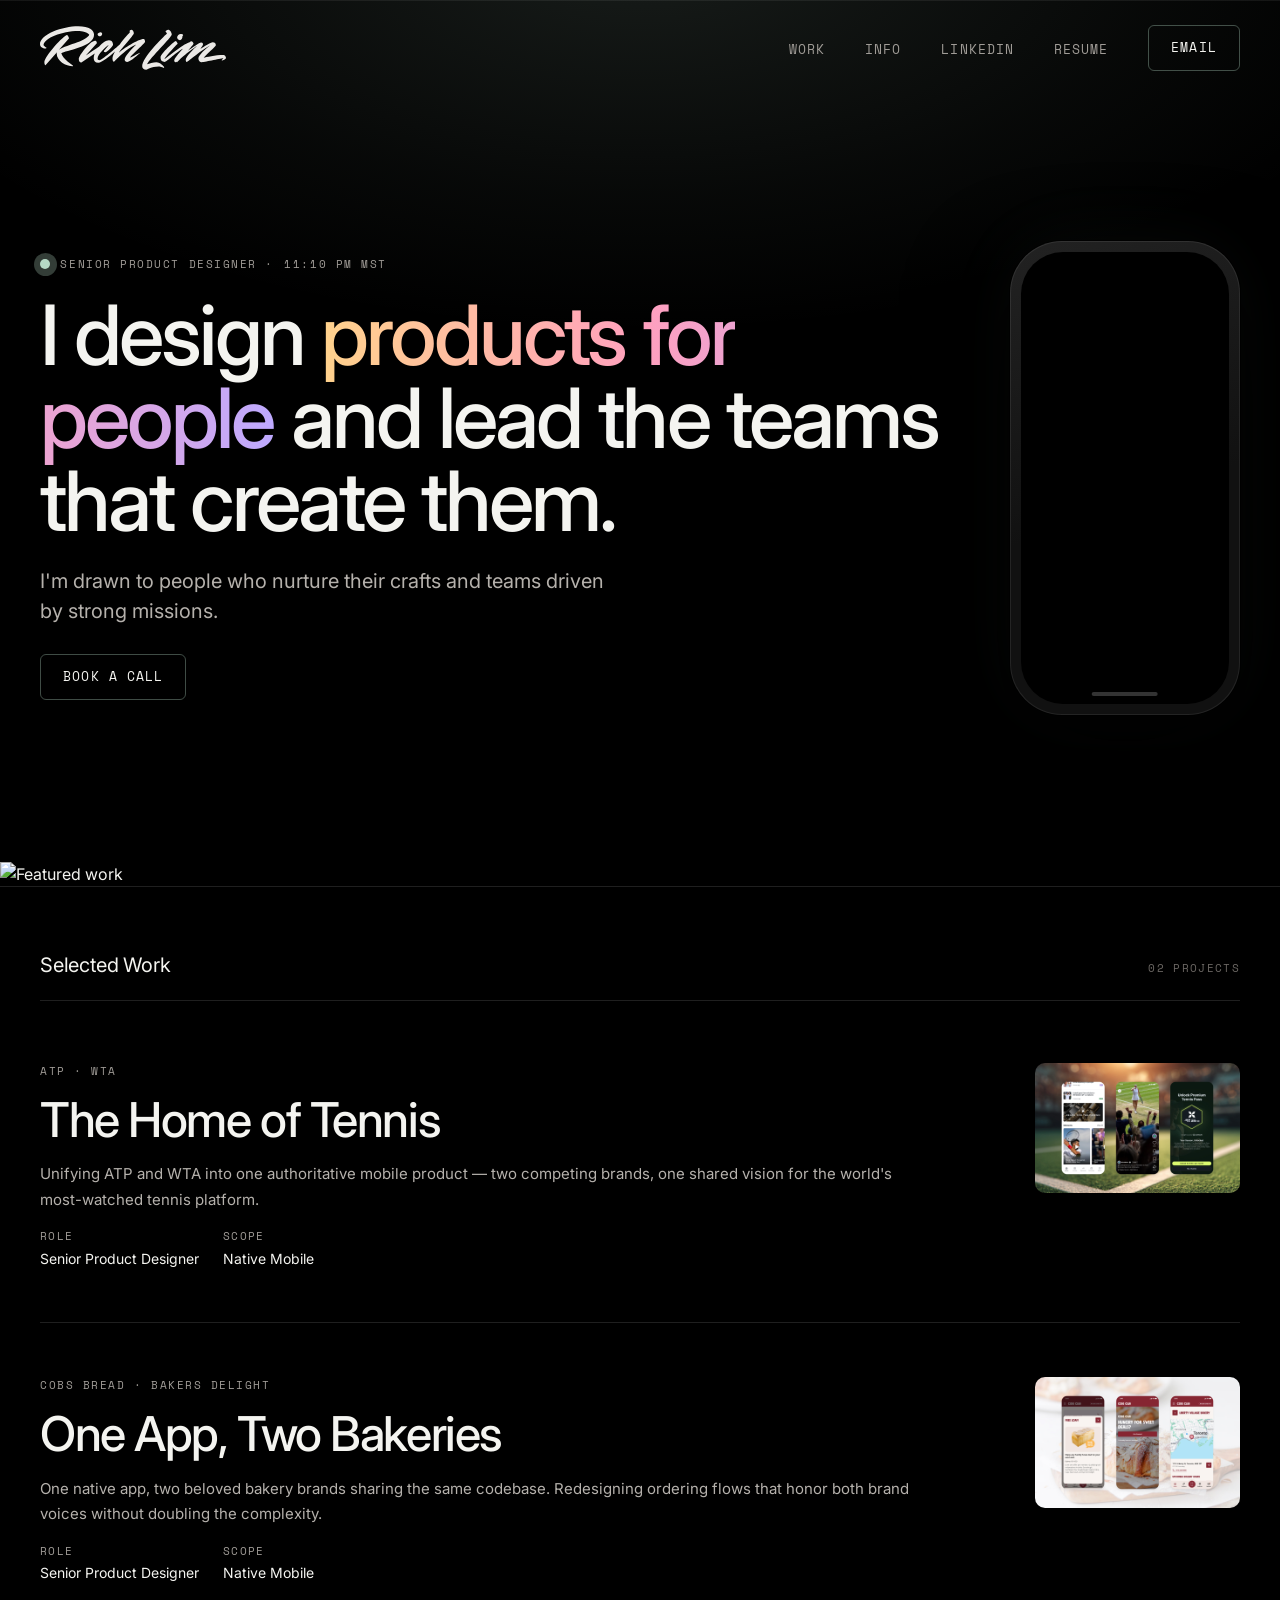
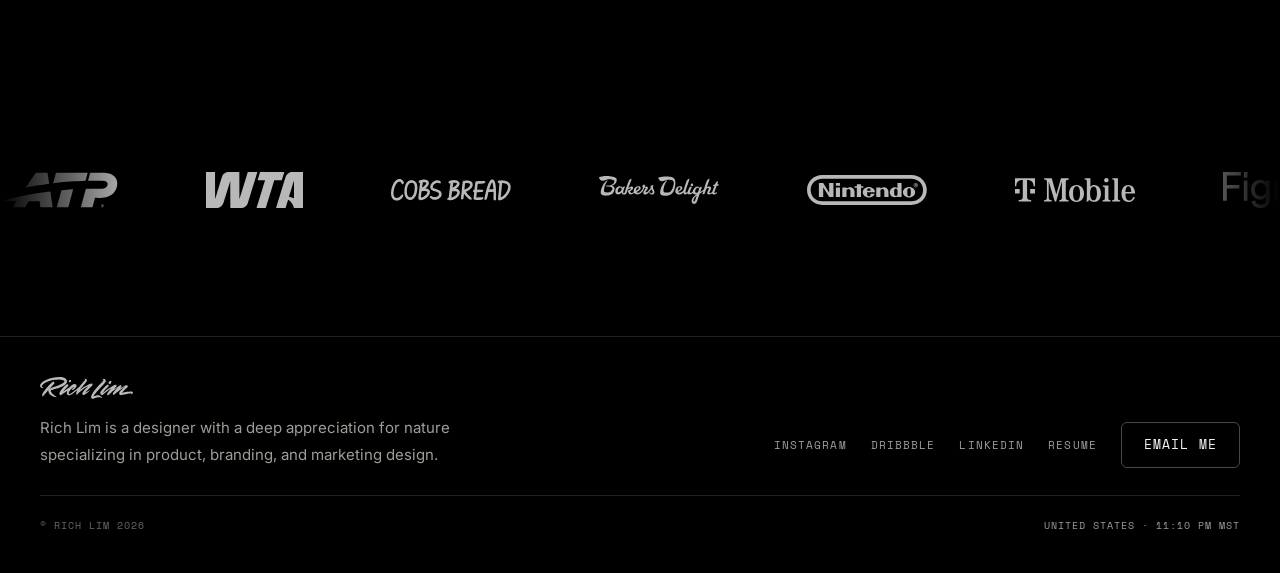
==== index.html @ a7a94aea "hero: update homepage subhead copy Co-Authored-By: Claude Sonnet 4.6 <noreply@anthropic.com>" ====
<!DOCTYPE html>
<html lang="en">
<head>
  <meta charset="UTF-8" />
  <meta name="viewport" content="width=device-width, initial-scale=1.0" />
  <title>Rich Lim · Senior Product Designer</title>
  <link rel="icon" type="image/svg+xml" href="favicon.svg" />
  <meta name="description" content="Senior Product Designer with 15 years across startups and global brands. Currently based in Mountain Standard Time, U.S.A." />

  <link rel="preconnect" href="https://fonts.googleapis.com" />
  <link rel="preconnect" href="https://fonts.gstatic.com" crossorigin />
  <link href="https://fonts.googleapis.com/css2?family=Inter:wght@400;500;600&family=Space+Mono&display=swap" rel="stylesheet" />
  <link rel="stylesheet" href="shared.css" />

  <style>
    /* ─── TOKENS ─────────────────────────────────────────────────────── */
    :root {
      --bg:          #000000;
      --surface:     #111111;
      --border:      #1f1f1f;
      --border-dim:  rgba(255,255,255,0.05);
      --text:        #F4F4F0;
      --text-dim:    #a09c97;
      --text-sub:    #6b6763;   /* decorative / aria-hidden use only */
      --accent:      #B6DAC7;   /* sage green — 14.2:1 on --bg — WCAG AAA ✓ */

      --sans: 'Inter', system-ui, sans-serif;
      --mono: 'Space Mono', 'Courier New', monospace;

      --max-w: 1600px;
      --px:    clamp(1rem, 2.5vw, 2.5rem);
    }

    /* ─── BASE ───────────────────────────────────────────────────────── */
    *, *::before, *::after { box-sizing: border-box; margin: 0; padding: 0; }
    html { font-size: 16px; scroll-behavior: smooth; }
    body {
      background-color: var(--bg);
      /* Subtle ambient glow from above the header — fixed so it persists on scroll */
      background-image: radial-gradient(ellipse 90% 60% at 50% -5%, rgba(182, 218, 199, 0.13) 0%, rgba(182, 218, 199, 0.04) 45%, transparent 70%);
      background-attachment: fixed;
      color: var(--text);
      font-family: var(--sans);
      line-height: 1.5;
      -webkit-font-smoothing: antialiased;
      -moz-osx-font-smoothing: grayscale;
    }
    a   { color: inherit; text-decoration: none; }
    ul  { list-style: none; }

    /* ─── CUSTOM CURSOR ──────────────────────────────────────────────── */
    .cursor-dot {
      position: fixed;
      left: -200px;
      top: -200px;
      width: 5px;
      height: 5px;
      background: var(--accent);
      border-radius: 50%;
      pointer-events: none;
      z-index: 9999;
      transform: translate(-50%, -50%);
      will-change: left, top;
      transition: width 0.2s ease, height 0.2s ease, background 0.2s ease;
    }

    .cursor-ring {
      position: fixed;
      left: -200px;
      top: -200px;
      width: 30px;
      height: 30px;
      border: 1px solid rgba(182, 218, 199, 0.3);
      border-radius: 50%;
      pointer-events: none;
      z-index: 9998;
      transform: translate(-50%, -50%);
      will-change: left, top;
      transition: width 0.35s ease, height 0.35s ease,
                  border-color 0.35s ease, background 0.35s ease;
    }

    .cursor-dot.is-hover {
      width: 8px;
      height: 8px;
      background: var(--text);
    }

    .cursor-ring.is-hover {
      width: 50px;
      height: 50px;
      border-color: rgba(182, 218, 199, 0.15);
      background: rgba(182, 218, 199, 0.03);
    }

    /* Hide cursor on touch/coarse-pointer devices */
    @media (hover: none), (pointer: coarse) {
      .cursor-dot, .cursor-ring { display: none; }
      body { cursor: auto; }
    }

    /* ─── ACCESSIBILITY ──────────────────────────────────────────────── */
    .skip-link {
      position: absolute;
      top: -100%;
      left: 1rem;
      z-index: 9999;
      padding: 0.5rem 1.25rem;
      background: var(--accent);
      color: var(--bg);
      font-family: var(--sans);
      font-size: 0.875rem;
      font-weight: 500;
      transition: top 0.2s;
    }
    .skip-link:focus { top: 1rem; }

    :focus-visible {
      outline: 2px solid var(--accent);
      outline-offset: 3px;
    }
    :focus:not(:focus-visible) { outline: none; }

    /* ─── LAYOUT ─────────────────────────────────────────────────────── */
    .wrap {
      max-width: var(--max-w);
      margin: 0 auto;
      padding: 0 40px;
    }

    /* ─── NAV ────────────────────────────────────────────────────────── */
    .site-header {
      position: sticky;
      top: 0;
      z-index: 100;
      background: transparent;
      border-top: 1px solid rgba(255,255,255,0.07);
    }

    .nav-inner {
      display: flex;
      justify-content: space-between;
      align-items: center;
      padding: 1.5rem 0;
    }

    .wordmark {
      display: flex;
      align-items: center;
    }

    .wordmark img {
      height: 2.75rem;
      width: auto;
    }

    .nav-links {
      display: flex;
      align-items: center;
      gap: 2.5rem;
    }

    .nav-links a {
      font-family: var(--mono);
      font-size: 0.8125rem;
      letter-spacing: 0.08em;
      text-transform: uppercase;
      color: var(--text-dim);
      transition: color 0.15s;
    }

    .nav-links a:hover { color: var(--text); }

    .nav-links a[aria-current="page"] {
      color: var(--text);
      text-decoration: underline;
      text-decoration-color: var(--accent);
      text-decoration-thickness: 1px;
      text-underline-offset: 3px;
    }

    /* External link indicator */
    .nav-ext {
      display: inline-flex;
      align-items: baseline;
      gap: 0.2em;
    }

    .nav-ext-icon {
      font-size: 0.75em;
      line-height: 1;
      color: var(--text-dim);
      transition: color 0.15s;
    }

    .nav-links a:hover .nav-ext-icon { color: var(--text); }

    .nav-links .nav-cta {
      color: var(--text);
      background: transparent;
      border-color: rgba(182, 218, 199, 0.35);
    }

    /* ─── HAMBURGER ──────────────────────────────────────────────────── */
    /* Applied when custom cursor JS initialises on fine-pointer devices */
    body.js-cursor { cursor: none; }
    body.js-cursor .nav-toggle { cursor: none; }

    .nav-toggle {
      display: none;
      flex-direction: column;
      justify-content: center;
      gap: 5px;
      width: 40px; height: 40px;
      background: none; border: none;
      padding: 0.5rem; cursor: pointer;
      z-index: 9997; position: relative;
      flex-shrink: 0;
    }
    .hamburger-line {
      display: block;
      width: 20px; height: 1.5px;
      background: var(--text); border-radius: 1px;
      transform-origin: center;
      transition: transform 0.3s cubic-bezier(0.23, 1, 0.32, 1), opacity 0.2s ease;
    }
    .nav-toggle.is-open .hamburger-line:nth-child(1) {
      transform: translateY(6.5px) rotate(45deg);
    }
    .nav-toggle.is-open .hamburger-line:nth-child(2) {
      opacity: 0; transform: scaleX(0);
    }
    .nav-toggle.is-open .hamburger-line:nth-child(3) {
      transform: translateY(-6.5px) rotate(-45deg);
    }

    /* ─── HERO ───────────────────────────────────────────────────────── */
    .hero {
      border-bottom: 1px solid var(--border);
    }

    .hero-text {
      align-items: flex-start;
    }

    .hero-text .book-call {
      margin-top: 1.75rem;
      color: var(--text);
      background: transparent;
      border-color: rgba(182, 218, 199, 0.35);
    }
    .hero-text .book-call .arr { color: inherit; }

    .hero-kicker {
      font-family: var(--mono);
      font-size: 0.6875rem;
      letter-spacing: 0.14em;
      text-transform: uppercase;
      color: var(--text-dim);
      margin-bottom: 1.25rem;
    }

    .hero-hl {
      font-family: var(--sans);
      font-size: clamp(2.625rem, 6.5vw, 5.5rem);
      font-weight: 500;
      line-height: 1;
      letter-spacing: -0.035em;
      max-width: 960px;
      margin-bottom: 2.25rem;
    }

    @keyframes gradient-sweep {
      0%   { background-position: 0% 50%; }
      100% { background-position: 200% 50%; }
    }

    .hero-hl em {
      font-style: normal;
      font-weight: 500;
      background: linear-gradient(90deg, #FFD28C, #FFA0BE, #BEAAFF, #8CDCFF, #FFD28C);
      background-size: 200% auto;
      -webkit-background-clip: text;
      background-clip: text;
      -webkit-text-fill-color: transparent;
      color: transparent;
      animation: gradient-sweep 5s linear infinite;
    }

    @media (prefers-reduced-motion: reduce) {
      .hero-hl em {
        background: none;
        -webkit-text-fill-color: var(--accent);
        color: var(--accent);
        animation: none;
      }
    }


    .hero-sub {
      font-family: var(--sans);
      font-size: clamp(1.0625rem, 1.75vw, 1.25rem);
      font-weight: 400;
      line-height: 1.5;
      color: #b5b1ac;
      max-width: 580px;
    }

    /* Full-bleed hero image — taller */
    .hero-image {
      width: 100%;
      overflow: hidden;
    }

    .hero-image img {
      width: 100%;
      height: auto;
      display: block;
    }

    .hero-image-label {
      display: none;
    }

    /* ─── PAINTBRUSH HIGHLIGHT ──────────────────────────────────────── */

    .hero-hl-wrap {
      position: relative;
      max-width: 960px;
      margin-bottom: 1.5rem;
      touch-action: none;
    }
    .hero-hl-wrap .hero-hl {
      max-width: none;
      margin-bottom: 0;
    }

    /* Canvas sits on top of h1; multiply blend masks yellow to letter shapes. */
    #highlight-canvas {
      display: none;
      position: absolute;
      inset: 0;
      width: 100%;
      height: 100%;
      pointer-events: none;
      mix-blend-mode: multiply;
      touch-action: none;
    }

    /* Subtle completion pulse — just a very gentle scale breathe */
    @keyframes hl-fill-done {
      0%   { transform: scale(1); }
      40%  { transform: scale(1.006); }
      100% { transform: scale(1); }
    }
    @keyframes hl-canvas-flicker {
      0%   { opacity: 1; }
      35%  { opacity: 0.7; }
      100% { opacity: 1; }
    }
    #hero-headline.is-completing {
      animation: hl-fill-done 0.6s ease-in-out;
      transform-origin: left center;
    }
    #highlight-canvas.is-completing {
      animation: hl-canvas-flicker 0.6s ease;
    }

    /* Quote reveal state */
    .hero-text.is-revealed .hero-kicker,
    .hero-text.is-revealed .hero-sub,
    .hero-text.is-revealed #highlight-canvas {
      opacity: 0;
      pointer-events: none;
    }
    .hero-text.is-revealed .hero-hl {
      font-size: clamp(1.75rem, 4vw, 3.25rem);
      letter-spacing: -0.025em;
      line-height: 1.15;
      color: var(--text);
    }

    /* Attribution line */
    .hl-attrib {
      display: block;
      font-family: var(--mono);
      font-size: 0.75rem;
      letter-spacing: 0.1em;
      text-transform: uppercase;
      color: var(--text-dim); /* #a09c97 → 7.9:1 on #000 — WCAG AA ✓ */
      font-style: normal;
      margin-top: 1.25rem;
    }

    /* Back button — absolutely positioned above the headline, out of flow */
    .hl-back {
      position: absolute;
      bottom: calc(100% + 1.5rem);
      left: 0;
      display: inline-flex;
      align-items: center;
      justify-content: center;
      width: 2rem;
      height: 2rem;
      color: var(--text-dim);
      background: none;
      border: 1px solid var(--text-sub); /* #6b6763 → 3.7:1 on #000 — WCAG AA non-text ✓ */
      border-radius: 50%;
      padding: 0;
      cursor: pointer;
      transition: color 0.2s ease, border-color 0.2s ease, opacity 0.4s ease;
      opacity: 0;
      pointer-events: none;
    }
    .hl-back.is-visible {
      opacity: 1;
      pointer-events: auto;
    }
    .hl-back:hover {
      color: var(--text);
      border-color: var(--text-dim);
    }
    .hl-back svg {
      width: 10px;
      height: 10px;
      flex-shrink: 0;
    }

    /* Transition helpers */
    .hero-kicker, .hero-sub, #highlight-canvas, .hero-hl {
      transition: opacity 0.5s ease;
    }

    @media (hover: none), (pointer: coarse) {
      #highlight-canvas { touch-action: none; }
      .hero-hl-wrap { touch-action: auto; }
    }
    /* ─── END PAINTBRUSH HIGHLIGHT ───────────────────────────────────── */

    /* ─── HERO PHONE FRAME ──────────────────────────────────────────────── */
    .hero-grid {
      display: grid;
      grid-template-columns: 1fr clamp(220px, 18vw, 280px);
      gap: clamp(3rem, 5vw, 5rem);
      align-items: center;
      width: 100%;
    }

    .phone-frame {
      width: 100%;
      background: linear-gradient(160deg, #222 0%, #111 55%);
      border-radius: 52px;
      padding: 11px;
      box-shadow:
        inset 0 0 0 1px rgba(255,255,255,0.08),
        0 0 0 1px rgba(0,0,0,0.9),
        0 40px 100px rgba(0,0,0,0.85),
        0 0 80px rgba(182,218,199,0.05);
    }

    .phone-screen {
      background: #000;
      border-radius: 42px;
      overflow: hidden;
      aspect-ratio: 9 / 19.5;
      position: relative;
    }

    .phone-notch {
      position: absolute;
      top: 10px;
      left: 50%;
      transform: translateX(-50%);
      width: 36%;
      height: 26px;
      background: #000;
      border-radius: 20px;
      z-index: 3;
    }

    .phone-home-bar {
      position: absolute;
      bottom: 8px;
      left: 50%;
      transform: translateX(-50%);
      width: 32%;
      height: 4px;
      background: rgba(255,255,255,0.2);
      border-radius: 2px;
      z-index: 3;
    }

    .phone-screen img {
      position: absolute;
      inset: 0;
      width: 100%;
      height: 100%;
      object-fit: cover;
      object-position: top center;
      opacity: 0;
      animation: phone-cycle 2.5s linear infinite both;
    }
    .phone-screen img:nth-of-type(1) { animation-delay: 0s; }
    .phone-screen img:nth-of-type(2) { animation-delay: 0.5s; }
    .phone-screen img:nth-of-type(3) { animation-delay: 1s; }
    .phone-screen img:nth-of-type(4) { animation-delay: 1.5s; }
    .phone-screen img:nth-of-type(5) { animation-delay: 2s; }

    @keyframes phone-cycle {
      0%    { opacity: 0; }
      0.5%  { opacity: 1; }
      20%   { opacity: 1; }
      20.5% { opacity: 0; }
      100%  { opacity: 0; }
    }

    @media (prefers-reduced-motion: reduce) {
      .phone-screen img { animation: none; opacity: 0; }
      .phone-screen img:first-of-type { opacity: 1; }
    }

    /* ─── SELECTED WORK ──────────────────────────────────────────────── */
    .work-section { padding-bottom: 3rem; }

    .work-section-header {
      padding: clamp(3.5rem, 7vh, 6rem) 0 1.25rem;
      display: flex;
      align-items: baseline;
      justify-content: space-between;
      border-bottom: 1px solid var(--border);
    }

    .work-section-label {
      font-family: var(--sans);
      font-size: clamp(0.875rem, 1.75vw, 1.25rem);
      font-weight: 400;
      letter-spacing: -0.01em;
      color: var(--text);
    }

    .work-section-count {
      font-family: var(--mono);
      font-size: 0.6875rem;
      letter-spacing: 0.12em;
      text-transform: uppercase;
      color: var(--text-sub);
    }

    .work-list {
      display: flex;
      flex-direction: column;
      padding-top: 0.5rem;
    }

    /* Item is the layout grid — no visual container */
    .work-item {
      position: relative;
      display: grid;
      grid-template-columns: minmax(0, 1fr) clamp(150px, 16vw, 210px);
      gap: clamp(4rem, 8vw, 8rem);
      align-items: start;
      padding: clamp(3rem, 6vh, 5rem) 0;
    }

    /* Overlay link — keyboard-accessible */
    .work-link {
      position: absolute;
      inset: 0;
      z-index: 1;
    }
    .work-link:focus-visible {
      outline: 2px solid var(--accent);
      outline-offset: 4px;
      border-radius: 4px;
    }

    /* Divider between consecutive work items */
    .work-item + .work-item { border-top: 1px solid var(--border); }

    /* Hover: thumbnail scales, en-dash fades in, title turns mint */
    .work-item--linked:hover .work-cover { transform: scale(1.04); }
    .work-item--linked:hover .work-title { padding-left: 1.75rem; color: var(--accent); }
    .work-item--linked:hover .work-title::before { opacity: 1; transform: translateX(0); }

    .work-body {
      display: flex;
      flex-direction: column;
      gap: 1rem;
    }
    /* Meta row: Role + Scope side-by-side, narrow, 24px apart */
    .work-body .card-meta {
      display: flex;
      flex-direction: row;
      gap: 1.5rem;
      width: fit-content;
      border-top: none;
      padding-top: 0;
    }

    .work-desc {
      font-size: 0.9375rem;
      line-height: 1.7;
      color: #b5b1ac;
    }

    /* Clip + animate the thumbnail */
    .work-aside {
      overflow: hidden;
      border-radius: 10px;
      align-self: start;
    }

    .work-cover {
      width: 100%;
      height: auto;
      display: block;
      transition: transform 0.55s cubic-bezier(0.25, 0.46, 0.45, 0.94);
    }

    .work-client {
      font-family: var(--mono);
      font-size: 0.6875rem;
      letter-spacing: 0.14em;
      text-transform: uppercase;
      color: var(--text-dim);
    }

    .work-title {
      font-family: var(--sans);
      font-size: clamp(1.75rem, 4vw, 3rem);
      font-weight: 500;
      line-height: 1.05;
      letter-spacing: -0.03em;
      color: var(--text);
      position: relative;
      padding-left: 0;
      transition: padding-left 0.4s cubic-bezier(0.25, 0.46, 0.45, 0.94), color 0.35s ease;
    }

    .work-title::before {
      content: '–';
      position: absolute;
      left: 0;
      top: 0;
      font-family: var(--sans);
      font-size: inherit;
      font-weight: 500;
      line-height: inherit;
      letter-spacing: -0.03em;
      color: var(--accent);
      opacity: 0;
      transform: translateX(-0.3rem);
      transition: opacity 0.35s ease, transform 0.4s cubic-bezier(0.25, 0.46, 0.45, 0.94);
    }

    .work-title em { font-style: normal; font-weight: 500; color: inherit; }


    /* ─── CLIENT TICKER ──────────────────────────────────────────────── */
    .clients-section {
      padding: 5.5rem 0 8rem;
      overflow: hidden;
    }

    .ticker-track {
      overflow: hidden;
      -webkit-mask-image: linear-gradient(90deg, transparent, #000 10%, #000 90%, transparent);
      mask-image: linear-gradient(90deg, transparent, #000 10%, #000 90%, transparent);
    }

    .ticker-inner {
      display: flex;
      align-items: center;
      gap: 5.5rem;
      width: max-content;
      animation: ticker 72s linear infinite;
      will-change: transform;
    }

    .ticker-slot {
      flex-shrink: 0;
      display: flex;
      align-items: center;
      justify-content: center;
      height: 36px;
    }

    .ticker-slot img {
      height: 100%;
      width: auto;
      max-width: 120px;
      object-fit: contain;
      filter: brightness(0) invert(1);
      opacity: 0.72;
      display: block;
    }

    @keyframes ticker {
      from { transform: translateX(0); }
      to   { transform: translateX(-50%); }
    }

    @media (prefers-reduced-motion: reduce) {
      .ticker-inner { animation-play-state: paused; }
    }

    /* ─── FOOTER ─────────────────────────────────────────────────────── */
    .site-footer { padding: 2.5rem 0; border-top: 1px solid var(--border); }

    .footer-inner {
      display: flex;
      justify-content: space-between;
      align-items: center;
      gap: 1rem;
      flex-wrap: wrap;
    }

    .footer-copy,
    .footer-tz {
      font-family: var(--mono);
      font-size: 0.625rem;
      letter-spacing: 0.1em;
      text-transform: uppercase;
      color: var(--text-sub);
    }

    /* ─── SCROLL ANIMATION ───────────────────────────────────────────── */
    @media (prefers-reduced-motion: no-preference) {
      .fade {
        opacity: 0;
        transform: translateY(1.5rem);
        transition: opacity 0.65s ease, transform 0.65s ease;
      }
      .fade.visible {
        opacity: 1;
        transform: none;
      }
    }

    /* ─── RESPONSIVE — MOBILE ────────────────────────────────────────── */
    @media (max-width: 768px) {
      .wrap { padding: 0 20px; }
      .nav-ext-secondary { display: none; }
      .nav-links { gap: 1.75rem; }
      .wordmark img { height: 2.25rem; }
      .hero-grid { display: contents; }
      .hero-phone { display: none; }

      body {
        background-image: radial-gradient(ellipse 100% 40% at 50% 0%, rgba(182, 218, 199, 0.10) 0%, transparent 60%);
        background-attachment: scroll;
      }
    }


    @media (max-width: 640px) {
      .nav-toggle { display: flex; }
      #nav-menu {
        position: fixed; inset: 0;
        background: var(--bg);
        flex-direction: column; align-items: center; justify-content: center;
        gap: 2rem; z-index: 9996;
        opacity: 0; pointer-events: none;
        transition: opacity 0.3s ease;
      }
      #nav-menu.is-open { opacity: 1; pointer-events: auto; }
      #nav-menu a { font-size: 1.125rem; letter-spacing: 0.04em; }
      #nav-menu li.nav-ext-secondary { display: block; }
      #nav-menu .nav-cta { padding: 0.875rem 2rem; font-size: 0.875rem; }
      body.nav-is-open { overflow: hidden; }
      .work-item { grid-template-columns: 1fr; gap: 1.5rem; }
      .work-body { padding-right: 0; }
      .work-aside { border-radius: 8px; width: clamp(120px, 40vw, 180px); }
      .hero-kicker { font-size: 0.5625rem; letter-spacing: 0.1em; }
      .hero-hl { font-size: clamp(3rem, 12vw, 4.5rem); }
      .hero-hl-wrap { margin-bottom: 1.25rem; }
      .hero-image img { aspect-ratio: 3 / 4; object-fit: cover; object-position: center 25%; }
      .ticker-inner { animation: ticker 30s linear infinite; gap: 3rem; }
    }

    @media (max-width: 480px) {
      .work-title { font-size: clamp(1.5rem, 8vw, 3rem); }
    }
  </style>
</head>
<body>

  <a href="#main" class="skip-link">Skip to main content</a>

  <!-- Custom cursor elements -->
  <div class="cursor-dot" aria-hidden="true"></div>
  <div class="cursor-ring" aria-hidden="true"></div>

  <!-- ═══════════════════════════════════════════════════════
       HEADER / NAV
  ═══════════════════════════════════════════════════════ -->
  <header class="site-header" id="site-header" role="banner"></header>
  <script src="nav.js"></script>

  <main id="main">

    <!-- ═══════════════════════════════════════════════════════
         HERO
    ═══════════════════════════════════════════════════════ -->

    <section class="hero" aria-labelledby="hero-headline">
      <div class="wrap page-hero-inner">
        <div class="hero-grid">
          <div class="hero-text">
            <p class="hero-kicker"><span class="kicker-dot" aria-hidden="true"></span>Senior Product Designer · <span id="hero-time" aria-live="polite"></span></p>
            <div class="hero-hl-wrap">
              <button class="hl-back" id="hl-back" aria-label="Back to main headline">
                <svg viewBox="0 0 10 10" fill="none" xmlns="http://www.w3.org/2000/svg" aria-hidden="true">
                  <path d="M6.5 1.5L3 5l3.5 3.5" stroke="currentColor" stroke-width="1.5" stroke-linecap="round" stroke-linejoin="round"/>
                </svg>
              </button>
              <h1 class="hero-hl" id="hero-headline">
                I design <em>products for people</em> and lead the teams that create them.
              </h1>
              <canvas id="highlight-canvas" aria-hidden="true"></canvas>
            </div>
            <p class="hero-sub">
              I'm drawn to people who nurture their crafts and teams driven by strong missions.
            </p>
            <a class="book-call" aria-label="Book a call with Rich Lim"
               data-cal-link="rich-lim-dopc0w/15min"
               data-cal-namespace="15min"
               data-cal-config='{"layout":"month_view","useSlotsViewOnSmallScreen":"true"}'>
              Book a Call
            </a>
          </div>
          <div class="hero-phone" aria-hidden="true">
            <div class="phone-frame">
              <div class="phone-screen">
                <img src="/01.jpg" alt="" />
                <img src="/02.jpg" alt="" />
                <img src="/03.jpg" alt="" />
                <img src="/04.jpg" alt="" />
                <img src="/05.jpg" alt="" />
                <div class="phone-notch"></div>
                <div class="phone-home-bar"></div>
              </div>
            </div>
          </div>
        </div>
      </div>
      <div class="hero-image">
        <img src="home-hero.JPG" alt="Featured work" loading="eager" fetchpriority="high" />
      </div>
    </section>

    <!-- ═══════════════════════════════════════════════════════
         SELECTED WORK
    ═══════════════════════════════════════════════════════ -->
    <section id="work" class="work-section" aria-labelledby="work-heading">
      <div class="wrap">
        <div class="work-section-header">
          <h2 class="work-section-label" id="work-heading">Selected Work</h2>
          <span class="work-section-count" aria-hidden="true">02 Projects</span>
        </div>

        <div class="work-list">

          <article class="work-item work-item--linked fade" aria-labelledby="work-title-1">
            <a href="/tennis" class="work-link" aria-labelledby="work-title-1" aria-label="View The Home of Tennis case study"></a>
            <div class="work-body">
              <span class="work-client">ATP · WTA</span>
              <h3 class="work-title" id="work-title-1">The <em>Home</em> of Tennis</h3>
              <p class="work-desc">Unifying ATP and WTA into one authoritative mobile product — two competing brands, one shared vision for the world's most-watched tennis platform.</p>
              <dl class="card-meta">
                <div class="card-meta-item">
                  <dt class="card-meta-lbl">Role</dt>
                  <dd class="card-meta-val">Senior Product Designer</dd>
                </div>
                <div class="card-meta-item">
                  <dt class="card-meta-lbl">Scope</dt>
                  <dd class="card-meta-val">Native Mobile</dd>
                </div>
              </dl>
            </div>
            <div class="work-aside">
              <img class="work-cover" src="atp-wta-cover.jpg" alt="The Home of Tennis — ATP &amp; WTA" loading="lazy" />
            </div>
          </article>

          <article class="work-item work-item--linked fade" aria-labelledby="work-title-2">
            <a href="/cobs-bread" class="work-link" aria-hidden="true" tabindex="-1"></a>
            <div class="work-body">
              <span class="work-client">COBS Bread · Bakers Delight</span>
              <h3 class="work-title" id="work-title-2"><a href="/cobs-bread">One App, <em>Two</em> Bakeries</a></h3>
              <p class="work-desc">One native app, two beloved bakery brands sharing the same codebase. Redesigning ordering flows that honor both brand voices without doubling the complexity.</p>
              <dl class="card-meta">
                <div class="card-meta-item">
                  <dt class="card-meta-lbl">Role</dt>
                  <dd class="card-meta-val">Senior Product Designer</dd>
                </div>
                <div class="card-meta-item">
                  <dt class="card-meta-lbl">Scope</dt>
                  <dd class="card-meta-val">Native Mobile</dd>
                </div>
              </dl>
            </div>
            <div class="work-aside">
              <img class="work-cover" src="bdh-cover.jpg" alt="One App, Two Bakeries — COBS Bread &amp; Bakers Delight" loading="lazy" />
            </div>
          </article>

        </div>
      </div>
    </section>

    <!-- ═══════════════════════════════════════════════════════
         CLIENT TICKER
    ═══════════════════════════════════════════════════════ -->
    <section id="info" class="clients-section" aria-label="Client roster">
      <div class="ticker-track">
        <div class="ticker-inner" aria-hidden="true">
          <div class="ticker-slot"><img src="logos/atp.svg" alt="ATP" loading="lazy"></div>
          <div class="ticker-slot"><img src="logos/wta.svg" alt="WTA" loading="lazy"></div>
          <div class="ticker-slot"><img src="logos/cobs.svg" alt="COBS Bread" loading="lazy"></div>
          <div class="ticker-slot"><img src="logos/bakers-delight.svg" alt="Bakers Delight" loading="lazy"></div>
          <div class="ticker-slot"><img src="logos/nintendo.svg" alt="Nintendo" loading="lazy"></div>
          <div class="ticker-slot"><img src="logos/t-mobile.svg" alt="T-Mobile" loading="lazy"></div>
          <div class="ticker-slot"><img src="logos/figma.svg" alt="Figma" loading="lazy"></div>
          <div class="ticker-slot"><img src="logos/aps.svg" alt="APS" loading="lazy"></div>
          <div class="ticker-slot"><img src="logos/crowley.svg" alt="Crowley" loading="lazy"></div>
          <!-- duplicate set for seamless loop -->
          <div class="ticker-slot"><img src="logos/atp.svg" alt="" loading="lazy"></div>
          <div class="ticker-slot"><img src="logos/wta.svg" alt="" loading="lazy"></div>
          <div class="ticker-slot"><img src="logos/cobs.svg" alt="" loading="lazy"></div>
          <div class="ticker-slot"><img src="logos/bakers-delight.svg" alt="" loading="lazy"></div>
          <div class="ticker-slot"><img src="logos/nintendo.svg" alt="" loading="lazy"></div>
          <div class="ticker-slot"><img src="logos/t-mobile.svg" alt="" loading="lazy"></div>
          <div class="ticker-slot"><img src="logos/figma.svg" alt="" loading="lazy"></div>
          <div class="ticker-slot"><img src="logos/aps.svg" alt="" loading="lazy"></div>
          <div class="ticker-slot"><img src="logos/crowley.svg" alt="" loading="lazy"></div>
        </div>
      </div>
    </section>

    <div id="prefooter"></div>

  </main>

  <!-- ═══════════════════════════════════════════════════════
       FOOTER
  ═══════════════════════════════════════════════════════ -->
  <footer class="site-footer" id="site-footer" role="contentinfo"></footer>

  <script src="prefooter.js"></script>
  <script src="footer.js"></script>
  <script>
    // Scroll animation
    const observer = new IntersectionObserver(
      entries => entries.forEach(e => {
        if (e.isIntersecting) {
          e.target.classList.add('visible');
          observer.unobserve(e.target);
        }
      }),
      { threshold: 0.1 }
    );
    document.querySelectorAll('.fade').forEach(el => observer.observe(el));

    // Custom cursor — pointer devices only
    if (window.matchMedia('(hover: hover) and (pointer: fine)').matches) {
      document.body.classList.add('js-cursor');

      const dot  = document.querySelector('.cursor-dot');
      const ring = document.querySelector('.cursor-ring');

      let mx = -200, my = -200;
      let rx = -200, ry = -200;

      document.addEventListener('mousemove', e => {
        mx = e.clientX;
        my = e.clientY;
        dot.style.left = mx + 'px';
        dot.style.top  = my + 'px';
      });

      (function tick() {
        rx += (mx - rx) * 0.11;
        ry += (my - ry) * 0.11;
        ring.style.left = rx + 'px';
        ring.style.top  = ry + 'px';
        requestAnimationFrame(tick);
      })();

      document.querySelectorAll('a, button, [role="button"], input, select, textarea').forEach(el => {
        el.addEventListener('mouseenter', () => {
          dot.classList.add('is-hover');
          ring.classList.add('is-hover');
        });
        el.addEventListener('mouseleave', () => {
          dot.classList.remove('is-hover');
          ring.classList.remove('is-hover');
        });
      });

      document.addEventListener('mouseleave', () => {
        dot.style.opacity = '0'; ring.style.opacity = '0';
      });
      document.addEventListener('mouseenter', () => {
        dot.style.opacity = '1'; ring.style.opacity = '1';
      });

      // Invert cursor on all work cards (always beige)
      document.querySelectorAll('.work-item').forEach(item => {
        item.addEventListener('mouseenter', () => {
          dot.style.background = '#1a1a1a';
          ring.style.borderColor = 'rgba(0,0,0,0.22)';
        });
        item.addEventListener('mouseleave', () => {
          dot.style.background = '';
          ring.style.borderColor = '';
        });
      });
    }

  </script>

  <script>
  /* ── Paintbrush highlight ─────────────────────────────────────────── */
  (function () {
    'use strict';

    var canvas   = document.getElementById('highlight-canvas');
    if (!canvas) return;

    var ctx      = canvas.getContext('2d');
    var hlWrap   = canvas.parentElement;
    var heroText = document.querySelector('.hero-text');
    var hl       = document.getElementById('hero-headline');
    var sub      = document.querySelector('.hero-sub');
    var kicker   = document.querySelector('.hero-kicker');
    var backBtn  = document.getElementById('hl-back');
    if (!hl || !sub || !heroText || !kicker || !backBtn) return;

    var ORIG_HL  = hl.innerHTML;
    var BRUSH_R  = 85;
    var THRESHOLD = 0.97;
    var dpr      = Math.min(window.devicePixelRatio || 1, 2);

    var QUOTES = [
      { q: 'The details are not the details. They make the design.',           a: 'Charles Eames' },
      { q: 'Design is not just what it looks like. Design is how it works.',   a: 'Steve Jobs' },
      { q: 'Good design is as little design as possible.',                      a: 'Dieter Rams' },
      { q: 'Everything is designed. Few things are designed well.',             a: 'Brian Reed' },
      { q: 'Design is intelligence made visible.',                              a: 'Alina Wheeler' },
      { q: 'Simplicity is the ultimate sophistication.',                        a: 'Leonardo da Vinci' },
      { q: 'The best design is the one you don’t notice.',                 a: 'Unknown' },
      { q: 'Design is where science and art break even.',                       a: 'Robin Mathew' },
      { q: 'A designer knows they have achieved perfection not when there is nothing left to add, but when there is nothing left to take away.', a: 'Antoine de Saint-Exupéry' },
      { q: 'You can’t use up creativity. The more you use, the more you have.', a: 'Maya Angelou' },
      { q: 'Design creates culture. Culture shapes values. Values determine the future.', a: 'Robert L. Peters' },
      { q: 'The function of design is letting design function.',                a: 'Micha Bhatt' },
      { q: 'Good design is obvious. Great design is transparent.',              a: 'Joe Sparano' },
      { q: 'Design is thinking made visual.',                                   a: 'Saul Bass' },
      { q: 'Every great design begins with an even better story.',              a: 'Lorinda Mamo' },
      { q: 'Without aesthetic, design is either the humdrum repetition of familiar clichés or a wild scramble for novelty.', a: 'Paul Rand' },
      { q: 'People ignore design that ignores people.',                         a: 'Frank Chimero' },
      { q: 'The life of a designer is a life of fight — fight against the ugliness.', a: 'Massimo Vignelli' },
      { q: 'Design is so simple. That’s why it’s so complicated.',    a: 'Paul Rand' },
      { q: 'A product is bought to be used. It has to satisfy certain criteria, not only functional but also psychological and aesthetic.', a: 'Dieter Rams' },
      { q: 'It’s through mistakes that you actually can grow.',            a: 'Miles Davis' },
      { q: 'Recognizing the need is the primary condition for design.',         a: 'Charles Eames' },
      { q: 'Design is not for philosophy — it’s for life.',           a: 'Issey Miyake' },
      { q: 'You don’t think your way to creative work. You work your way to creative thinking.', a: 'George Nelson' },
      { q: 'The alternate title for designer is “professional problem solver.”', a: 'Unknown' },
      { q: 'Design is the silent ambassador of your brand.',                    a: 'Paul Rand' },
    ];

    var lastQuoteIdx = -1;
    function pickQuote() {
      var idx;
      do { idx = Math.floor(Math.random() * QUOTES.length); }
      while (idx === lastQuoteIdx && QUOTES.length > 1);
      lastQuoteIdx = idx;
      return QUOTES[idx];
    }

    // ── Canvas sizing ─────────────────────────────────────────────────────
    function sizeCanvas() {
      dpr = Math.min(window.devicePixelRatio || 1, 2);
      canvas.width  = hlWrap.offsetWidth  * dpr;
      canvas.height = hlWrap.offsetHeight * dpr;
      ctx.setTransform(dpr, 0, 0, dpr, 0, 0);
      resetGrid();
    }

    // ── Coverage grid ─────────────────────────────────────────────────────
    var GCOLS = 55, GROWS = 14;
    var TOTAL = GCOLS * GROWS;
    var grid  = new Uint8Array(TOTAL);
    var painted = 0;

    function resetGrid() { grid.fill(0); painted = 0; }

    function markGrid(x, y) {
      var cw = hlWrap.offsetWidth  / GCOLS;
      var ch = hlWrap.offsetHeight / GROWS;
      var reach = BRUSH_R * 0.75;
      var minC = Math.max(0, Math.floor((x - reach) / cw));
      var maxC = Math.min(GCOLS - 1, Math.ceil((x + reach) / cw));
      var minR = Math.max(0, Math.floor((y - reach) / ch));
      var maxR = Math.min(GROWS - 1, Math.ceil((y + reach) / ch));
      for (var r = minR; r <= maxR; r++) {
        for (var c = minC; c <= maxC; c++) {
          var idx = r * GCOLS + c;
          if (!grid[idx]) { grid[idx] = 1; painted++; }
        }
      }
    }

    // ── Gradient color by horizontal position ─────────────────────────────
    // Light pastel stops — work well with mix-blend-mode: multiply on white text
    var GRAD_STOPS = [
      [255, 210, 140],   // warm amber
      [255, 160, 190],   // rose pink
      [190, 170, 255],   // soft violet
      [140, 220, 255],   // clear sky
    ];

    function lerpRGB(a, b, t) {
      return [
        Math.round(a[0] + (b[0] - a[0]) * t),
        Math.round(a[1] + (b[1] - a[1]) * t),
        Math.round(a[2] + (b[2] - a[2]) * t),
      ];
    }

    function gradColorAt(x) {
      var t   = Math.max(0, Math.min(1, x / hlWrap.offsetWidth));
      var seg = t * (GRAD_STOPS.length - 1);
      var i   = Math.min(Math.floor(seg), GRAD_STOPS.length - 2);
      return lerpRGB(GRAD_STOPS[i], GRAD_STOPS[i + 1], seg - i);
    }

    // ── Brush stroke ──────────────────────────────────────────────────────
    function paint(x, y) {
      var c = gradColorAt(x);
      var g = ctx.createRadialGradient(x, y, 0, x, y, BRUSH_R);
      g.addColorStop(0,    'rgba(' + c[0] + ',' + c[1] + ',' + c[2] + ',0.88)');
      g.addColorStop(0.5,  'rgba(' + c[0] + ',' + c[1] + ',' + c[2] + ',0.65)');
      g.addColorStop(0.85, 'rgba(' + c[0] + ',' + c[1] + ',' + c[2] + ',0.22)');
      g.addColorStop(1,    'rgba(' + c[0] + ',' + c[1] + ',' + c[2] + ',0)');
      ctx.fillStyle = g;
      ctx.beginPath();
      ctx.arc(x, y, BRUSH_R, 0, Math.PI * 2);
      ctx.fill();
      markGrid(x, y);
    }

    // ── State ─────────────────────────────────────────────────────────────
    var completed  = false;
    var completing = false;
    var lastPt     = null;

    // ── Reveal quote, persistent — back button to reset ───────────────────
    function triggerComplete() {
      if (completed) return;
      completed = true;

      var chosen = pickQuote();

      // Fade out kicker, sub, canvas — keep height stable
      heroText.style.height = heroText.offsetHeight + 'px';
      kicker.style.opacity  = '0';
      kicker.style.pointerEvents = 'none';
      canvas.style.opacity  = '0';
      canvas.style.pointerEvents = 'none';
      sub.style.opacity     = '0';
      hl.style.opacity      = '0';

      setTimeout(function () {
        // Swap headline to quote
        hl.innerHTML = chosen.q + '<span class="hl-attrib">— ' + chosen.a + '</span>';
        heroText.classList.add('is-revealed');

        // Fade in quote + show back button
        hl.style.opacity = '1';
        backBtn.classList.add('is-visible');
        heroText.style.height = '';
      }, 520);
    }

    // ── Back: restore original state ──────────────────────────────────────
    function resetToOriginal() {
      heroText.style.height = heroText.offsetHeight + 'px';
      hl.style.opacity  = '0';
      backBtn.classList.remove('is-visible');

      setTimeout(function () {
        heroText.classList.remove('is-revealed');
        hl.innerHTML      = ORIG_HL;
        hl.style.opacity  = '1';
        kicker.style.opacity = '1';
        kicker.style.pointerEvents = '';
        sub.style.opacity = '1';

        ctx.clearRect(0, 0, hlWrap.offsetWidth, hlWrap.offsetHeight);
        canvas.style.opacity = '1';
        canvas.style.pointerEvents = '';
        resetGrid();
        lastPt     = null;
        completed  = false;
        completing = false;
        heroText.style.height = '';
      }, 450);
    }

    backBtn.addEventListener('click', resetToOriginal);

    // ── Completion micro-animation, then reveal ────────────────────────────
    function onCoverageFull() {
      if (completing || completed) return;
      completing = true;
      hl.classList.add('is-completing');
      canvas.classList.add('is-completing');
      hl.addEventListener('animationend', function handler() {
        hl.removeEventListener('animationend', handler);
        hl.classList.remove('is-completing');
        canvas.classList.remove('is-completing');
        triggerComplete();
      });
    }

    // ── Input handler (mouse + touch) ─────────────────────────────────────
    function handlePoint(x, y) {
      if (completed || completing) return;
      var cRect = canvas.getBoundingClientRect();
      var px = x - cRect.left;
      var py = y - cRect.top;

      if (lastPt) {
        var dx = px - lastPt.x, dy = py - lastPt.y;
        var dist = Math.sqrt(dx * dx + dy * dy);
        var steps = Math.floor(dist / 18);
        for (var i = 1; i <= steps; i++) {
          var t = i / (steps + 1);
          paint(lastPt.x + dx * t, lastPt.y + dy * t);
        }
      }
      paint(px, py);
      lastPt = { x: px, y: py };

      if (painted / TOTAL >= THRESHOLD) onCoverageFull();
    }

    // ── Init ──────────────────────────────────────────────────────────────
    if (document.fonts && document.fonts.ready) {
      document.fonts.ready.then(sizeCanvas);
    } else {
      window.addEventListener('load', sizeCanvas);
    }
    window.addEventListener('resize', function () {
      if (!completed) sizeCanvas();
    });

    window.triggerHeroReveal = triggerComplete;
    window.resetHeroReveal   = resetToOriginal;
  })();
  /* ── End paintbrush highlight ─────────────────────────────────────── */
  </script>

  <!-- Cal.com element-click embed -->
  <script type="text/javascript">
    (function (C, A, L) { let p = function (a, ar) { a.q.push(ar); }; let d = C.document; C.Cal = C.Cal || function () { let cal = C.Cal; let ar = arguments; if (!cal.loaded) { cal.ns = {}; cal.q = cal.q || []; d.head.appendChild(d.createElement("script")).src = A; cal.loaded = true; } if (ar[0] === L) { const api = function () { p(api, arguments); }; const namespace = ar[1]; api.q = api.q || []; if(typeof namespace === "string"){cal.ns[namespace] = cal.ns[namespace] || api;p(cal.ns[namespace], ar);p(cal, ["initNamespace", namespace]);} else p(cal, ar); return;} p(cal, ar); }; })(window, "https://app.cal.com/embed/embed.js", "init");
    Cal("init", "15min", {origin:"https://app.cal.com"});
    Cal.ns["15min"]("ui", {"hideEventTypeDetails":false,"layout":"month_view"});
  </script>

</body>
</html>
---- shared.css ----
/* ═══════════════════════════════════════════════════════════════════════════
   SHARED.CSS — design-system primitives
   Edit here to update every instance of these components sitewide.
   ═══════════════════════════════════════════════════════════════════════════ */

/* ─── PRIMARY BUTTON BASE ────────────────────────────────────────────────── */
/* Sizing, typography, and transition shared by all primary buttons. */
.nav-cta,
.book-call,
.email-btn {
  display: inline-flex;
  align-items: center;
  gap: 0.5rem;
  font-family: 'Space Mono', 'Courier New', monospace;
  font-size: 0.8125rem;
  font-weight: 400;
  letter-spacing: 0.08em;
  text-transform: uppercase;
  padding: 0.75rem 1.4rem;
  border-radius: 6px;
  border: 1px solid transparent;
  white-space: nowrap;
  flex-shrink: 0;
  transition: background 0.2s ease, color 0.2s ease, border-color 0.2s ease;
}

/* Default appearance on dark backgrounds */
.email-btn {
  color: var(--text);
  background: transparent;
  border-color: rgba(182, 218, 199, 0.35);
}
.email-btn .arr { color: var(--accent); }

/* ── Universal hover ── */
.nav-cta:hover,
.book-call:hover,
.email-btn:hover {
  background:   #B6DAC7 !important;
  color:        #000000 !important;
  border-color: #B6DAC7 !important;
}

/* Arrow glyphs follow the button's text color on hover. */
.nav-cta:hover .arr,
.book-call:hover .arr,
.email-btn:hover .arr {
  color: inherit !important;
}

/* Active (pressed) state — mint bg/border retained, text inverts to white */
.nav-cta:active,
.book-call:active,
.email-btn:active {
  background:   #B6DAC7 !important;
  color:        #ffffff !important;
  border-color: #B6DAC7 !important;
}
.nav-cta:active .arr,
.book-call:active .arr,
.email-btn:active .arr { color: inherit !important; }

@media (max-width: 480px) {
  .nav-cta,
  .book-call,
  .email-btn { font-size: 0.75rem; padding: 0.7rem 1.5rem; }
}

/* ─── PULSE DOT ──────────────────────────────────────────────────────────── */
/* Edit the tokens below to update size / color / gap sitewide. */
:root {
  --dot-size:  10px;
  --dot-gap:   0.95em;
  --dot-color: #B6DAC7;
  --dot-ring:  rgba(182, 218, 199, 0.28);
}

/* Applied to any element that contains a kicker dot. */
.hero-kicker,
.info-bio-label {
  display: flex;
  align-items: center;
  gap: var(--dot-gap);
}

.kicker-dot {
  flex-shrink: 0;
  display: inline-block;
  width:  var(--dot-size);
  height: var(--dot-size);
  border-radius: 50%;
  background: var(--dot-color);
  position: relative;
  animation: kicker-dot-pulse 2.8s ease-in-out infinite;
}

.kicker-dot::after {
  content: '';
  position: absolute;
  inset: calc(var(--dot-size) * -0.65);
  border-radius: 50%;
  background: var(--dot-ring);
  animation: kicker-ring-pulse 2.8s ease-in-out infinite;
}

@keyframes kicker-dot-pulse {
  0%, 100% { opacity: 1; }
  50%       { opacity: 0.6; }
}

@keyframes kicker-ring-pulse {
  0%   { transform: scale(0.8); opacity: 0.6; }
  60%  { transform: scale(2.5); opacity: 0;   }
  100% { transform: scale(0.8); opacity: 0;   }
}

@media (prefers-reduced-motion: reduce) {
  .kicker-dot,
  .kicker-dot::after { animation: none; }
}

/* ─── CARD COMPONENT ─────────────────────────────────────────────────────── */
/* Dark card shell — used for work items (index) and experience items (info). */
.card {
  background: var(--surface);
  border: 1px solid var(--border);
  border-radius: 12px;
  padding: clamp(1.75rem, 3vh, 2.5rem) clamp(1.5rem, 3vw, 2.75rem);
  position: relative;
  box-shadow: inset 0 1px 0 rgba(255,255,255,0.05);
  transition: background 0.2s ease, border-color 0.2s ease;
}

/* Uniform metadata grid: columns fill available width, min 120px each. */
.card-meta {
  display: grid;
  grid-template-columns: repeat(var(--meta-cols, 3), minmax(120px, 1fr));
  padding-top: 1rem;
  border-top: 1px solid var(--border);
}
.card-meta-item { display: flex; flex-direction: column; gap: 0.3rem; }
.card-meta-lbl {
  font-family: var(--mono, 'Courier New', monospace);
  font-size: 0.6875rem;
  letter-spacing: 0.12em;
  text-transform: uppercase;
  color: var(--text-dim); /* #a09c97 → 7.9:1 on #000 — WCAG AA ✓ */
  transition: color 0.3s ease;
}
.card-meta-val {
  font-size: 0.875rem;
  line-height: 1.3;
  color: var(--text); /* #F4F4F0 → 18.5:1 on #000 — WCAG AAA ✓ */
  transition: color 0.3s ease;
}
@media (max-width: 480px) {
  .card-meta { grid-template-columns: repeat(2, 1fr); gap: 1.25rem 0; }
}

/* ─── BODY TEXT ─────────────────────────────────────────────────────────── */
/* Shared prose component — use on reading-length paragraphs across all pages. */
.body-text {
  font-size: clamp(1rem, 1.5vw, 1.0625rem);
  line-height: 1.85;
  color: var(--text);
  max-width: 620px;
}
@media (max-width: 480px) {
  .body-text { font-size: 0.9375rem; }
}

/* ─── PREFOOTER / CONTACT CTA ────────────────────────────────────────────── */
/* Cream-background contact section injected via prefooter.js on every page. */
.contact-section {
  padding: clamp(4rem, 9vh, 8rem) 0;
  background: #F6F0DF;
}

.contact-inner {
  display: flex;
  justify-content: space-between;
  align-items: center;
  gap: 3rem;
}

.contact-hl {
  font-family: var(--sans);
  font-size: clamp(1.75rem, 3.75vw, 3rem);
  font-weight: 500;
  line-height: 1.15;
  letter-spacing: -0.025em;
  max-width: 520px;
}

.contact-hl em {
  font-style: normal;
  font-weight: 500;
}

.nowrap { white-space: nowrap; }

/* Inverted (cream bg) overrides */
.contact-section .contact-hl       { color: var(--bg); }
.contact-section .contact-hl em    { color: var(--bg); }
.contact-section .email-btn {
  color: #F4F4F0;
  background: var(--bg);
  border-color: var(--bg);
}
.contact-section .email-btn .arr   { color: inherit; }

/* On cream bg, hover reverts to ghost */
.contact-section .email-btn:hover {
  background:   transparent !important;
  color:        var(--bg) !important;
  border-color: rgba(0,0,0,0.35) !important;
}
.contact-section .email-btn:hover .arr { color: inherit !important; }

@media (max-width: 900px) {
  .contact-inner { flex-direction: column; align-items: flex-start; gap: 2rem; }
}
@media (max-width: 480px) {
  .contact-inner { gap: 1.5rem; }
  .contact-hl    { font-size: clamp(1.5rem, 7vw, 2rem); }
}

/* ─── OUTCOMES TABLE ─────────────────────────────────────────────────── */
/* Flexible stat grid for case study outcomes. Columns auto-fit to count. */
.cs-outcomes {
  display: grid;
  grid-template-columns: repeat(auto-fit, minmax(180px, 1fr));
  gap: 1px;
  background: var(--border);
  border: 1px solid var(--border);
  border-radius: 12px;
  overflow: hidden;
}
.cs-outcome {
  background: var(--bg);
  padding: clamp(1.75rem, 3.5vh, 2.75rem) clamp(1.5rem, 2.5vw, 2.25rem);
  display: flex;
  flex-direction: column;
  gap: 0.625rem;
}
.cs-outcome-val {
  font-family: var(--mono, 'Courier New', monospace);
  font-size: clamp(1.25rem, 2vw, 1.75rem);
  font-weight: 400;
  line-height: 1;
  letter-spacing: -0.02em;
  color: var(--accent);
}
.cs-outcome-label {
  font-size: 0.875rem;
  line-height: 1.5;
  color: var(--text-dim);
}
@media (max-width: 500px) {
  .cs-outcomes { grid-template-columns: 1fr 1fr; }
}

/* ─── PAGE HERO INNER ────────────────────────────────────────────────────── */
/* Vertical centering between nav and hero image. Apply to the inner wrapper  */
/* of every hero section sitewide. Padding guards minimum breathing room;     */
/* justify-content: center does the actual centering.                          */
.page-hero-inner {
  min-height: calc(100svh - 93px - 40px);
  display: flex;
  flex-direction: column;
  justify-content: center;
  padding-top: clamp(3rem, 6vh, 5rem);
  padding-bottom: clamp(3rem, 6vh, 5rem);
  box-sizing: border-box;
}
@media (max-width: 768px) {
  .page-hero-inner {
    min-height: calc(100svh - 85px - 20px);
    padding-top: clamp(2.5rem, 5vh, 4rem);
    padding-bottom: clamp(2.5rem, 5vh, 4rem);
  }
}

/* ─── FOOTER ─────────────────────────────────────────────────────────────── */
.site-footer {
  border-top: 1px solid var(--border);
  padding: clamp(2.5rem, 5vh, 4rem) 0 clamp(1.5rem, 3vh, 2.5rem);
}

.footer-upper {
  display: flex;
  justify-content: space-between;
  align-items: flex-end;
  gap: 3rem;
  padding-bottom: clamp(1.5rem, 3vh, 2.25rem);
  border-bottom: 1px solid var(--border);
  margin-bottom: clamp(1.25rem, 2.5vh, 2rem);
}

.footer-brand {
  display: flex;
  flex-direction: column;
  align-items: flex-start;
  gap: 1rem;
}

.footer-logo {
  height: 22px;
  width: auto;
  display: block;
  opacity: 0.8;
}

.footer-seo {
  font-size: 0.9375rem;
  line-height: 1.75;
  color: var(--text-dim); /* #a09c97 — 8.2:1 on #000 ✓ */
  max-width: 460px;
  margin: 0;
}

.footer-actions {
  display: flex;
  flex-direction: row;
  align-items: center;
  gap: 1.5rem;
  flex-shrink: 0;
}

.footer-nav {
  display: flex;
  gap: 1.5rem;
}

.footer-nav a {
  font-family: var(--mono, 'Courier New', monospace);
  font-size: 0.6875rem;
  letter-spacing: 0.1em;
  text-transform: uppercase;
  color: var(--text-dim); /* #a09c97 — 8.2:1 on #000 ✓ */
  text-decoration: none;
  transition: color 0.2s ease;
}

.footer-nav a:hover { color: var(--accent); }

.footer-lower {
  display: flex;
  justify-content: space-between;
  align-items: center;
  flex-wrap: wrap;
  gap: 1rem;
}

.footer-copy,
.footer-locale {
  font-family: var(--mono, 'Courier New', monospace);
  font-size: 0.625rem;
  letter-spacing: 0.1em;
  text-transform: uppercase;
  color: var(--text-dim); /* #a09c97 — 8.2:1 on #000 ✓ */
}

@media (max-width: 900px) {
  .footer-upper {
    flex-direction: column;
    align-items: flex-start;
    gap: 2rem;
  }
  .footer-actions {
    flex-wrap: wrap;
    gap: 1rem;
  }
}

@media (max-width: 600px) {
  .footer-nav {
    flex-wrap: wrap;
    column-gap: 1.5rem;
    row-gap: 0.625rem;
  }
}
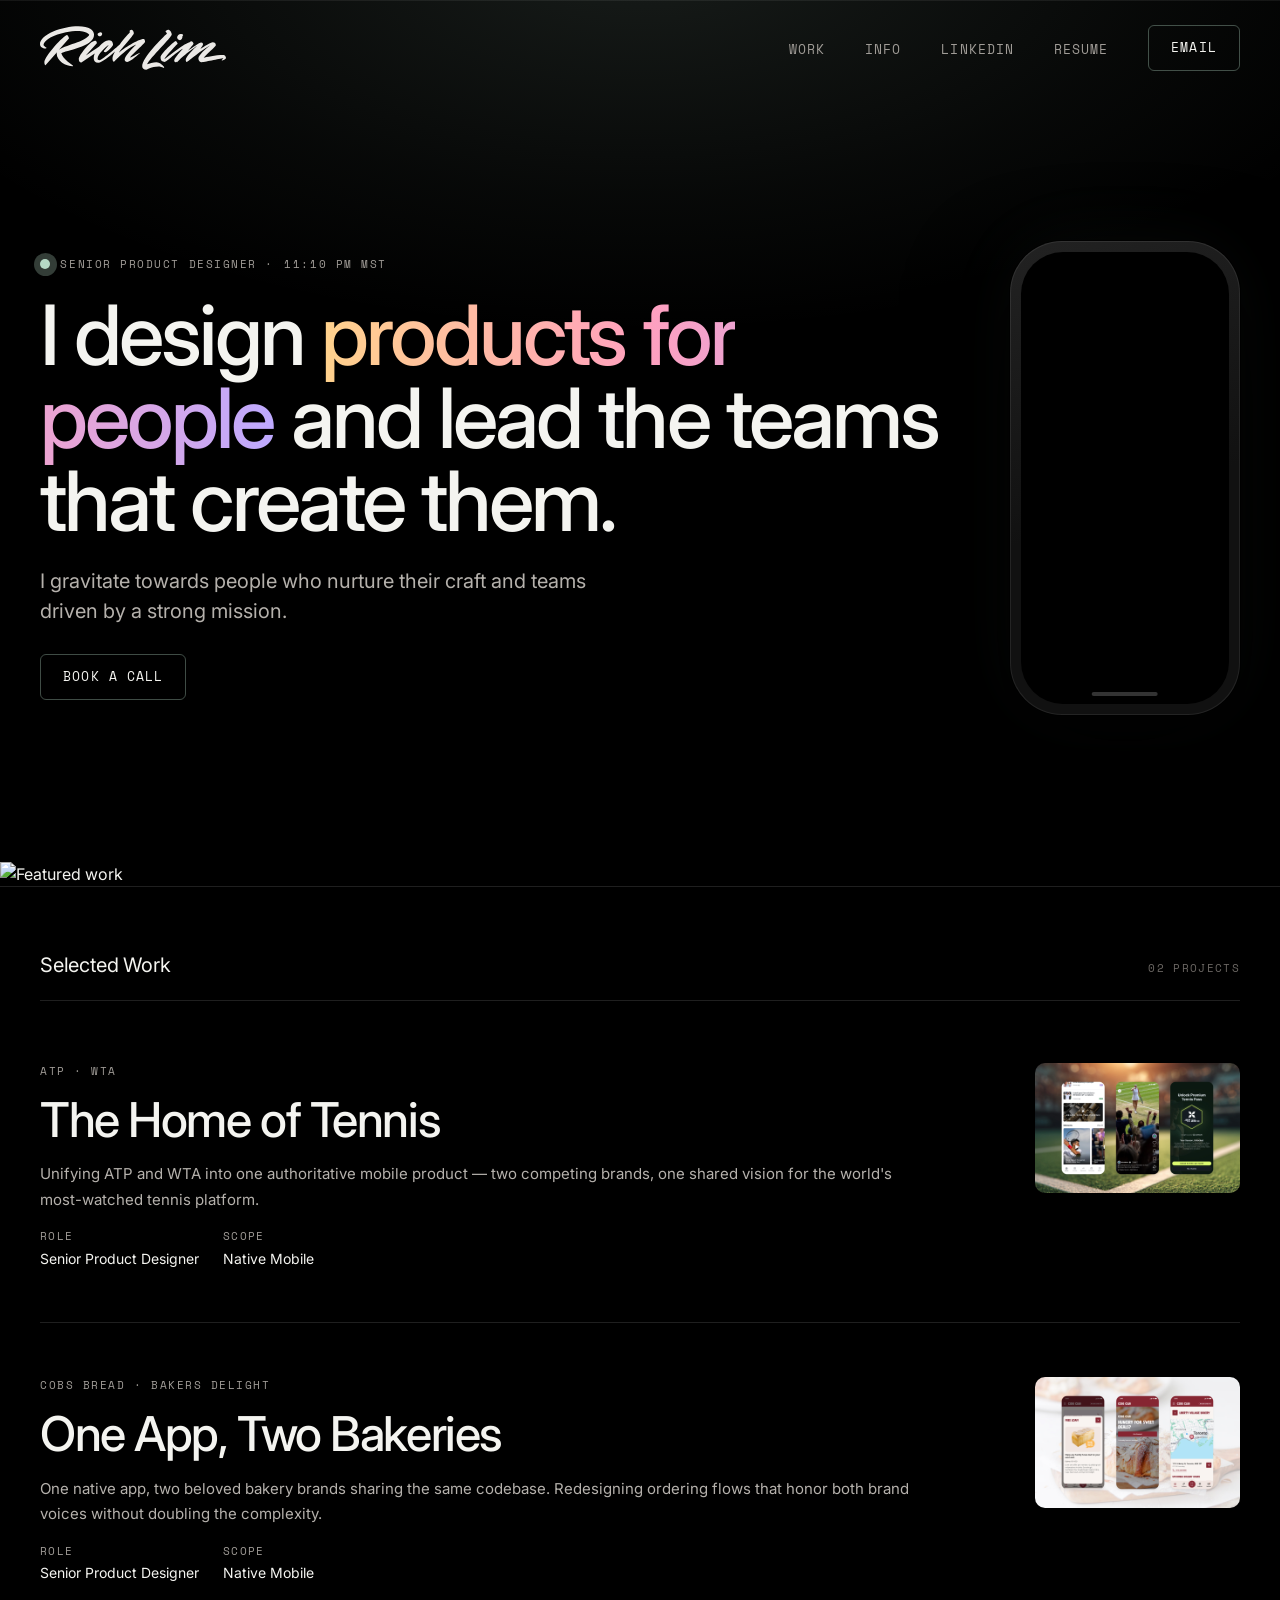
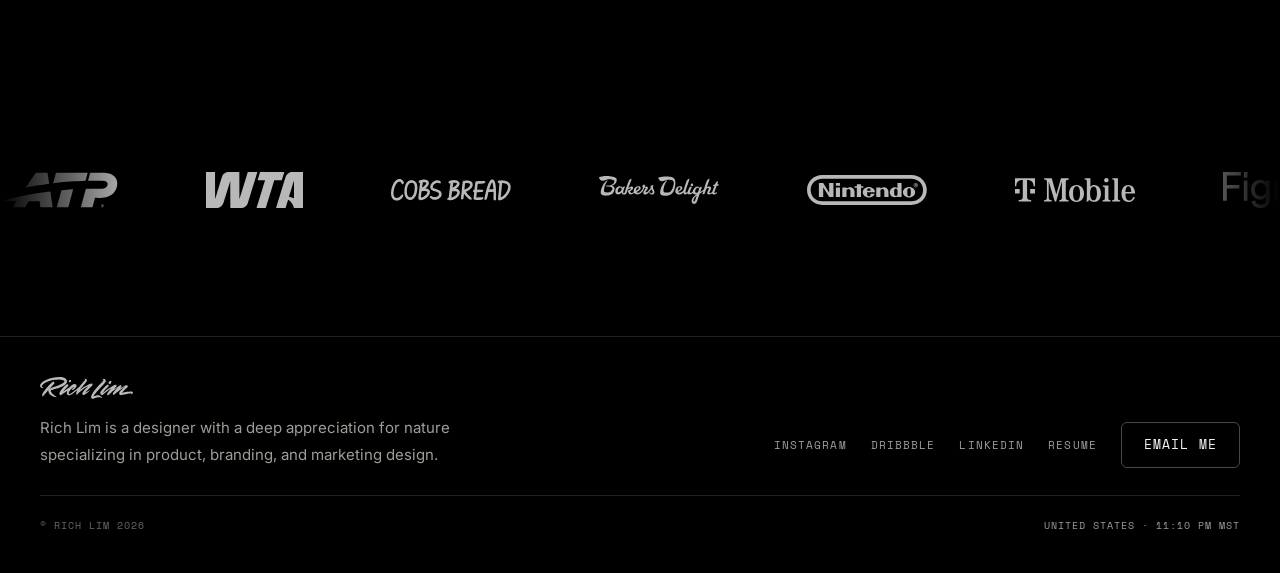
==== commit 7fc91262: "hero: update homepage subhead copy Co-Authored-By: Claude Sonnet 4.6 <noreply@anthropic.com>" ====
--- a/index.html
+++ b/index.html
@@ -820,7 +820,7 @@
               <canvas id="highlight-canvas" aria-hidden="true"></canvas>
             </div>
             <p class="hero-sub">
-              I'm drawn to people who nurture their crafts and teams driven by strong missions.
+              I gravitate towards people who nurture their craft and teams driven by a strong mission.
             </p>
             <a class="book-call" aria-label="Book a call with Rich Lim"
                data-cal-link="rich-lim-dopc0w/15min"
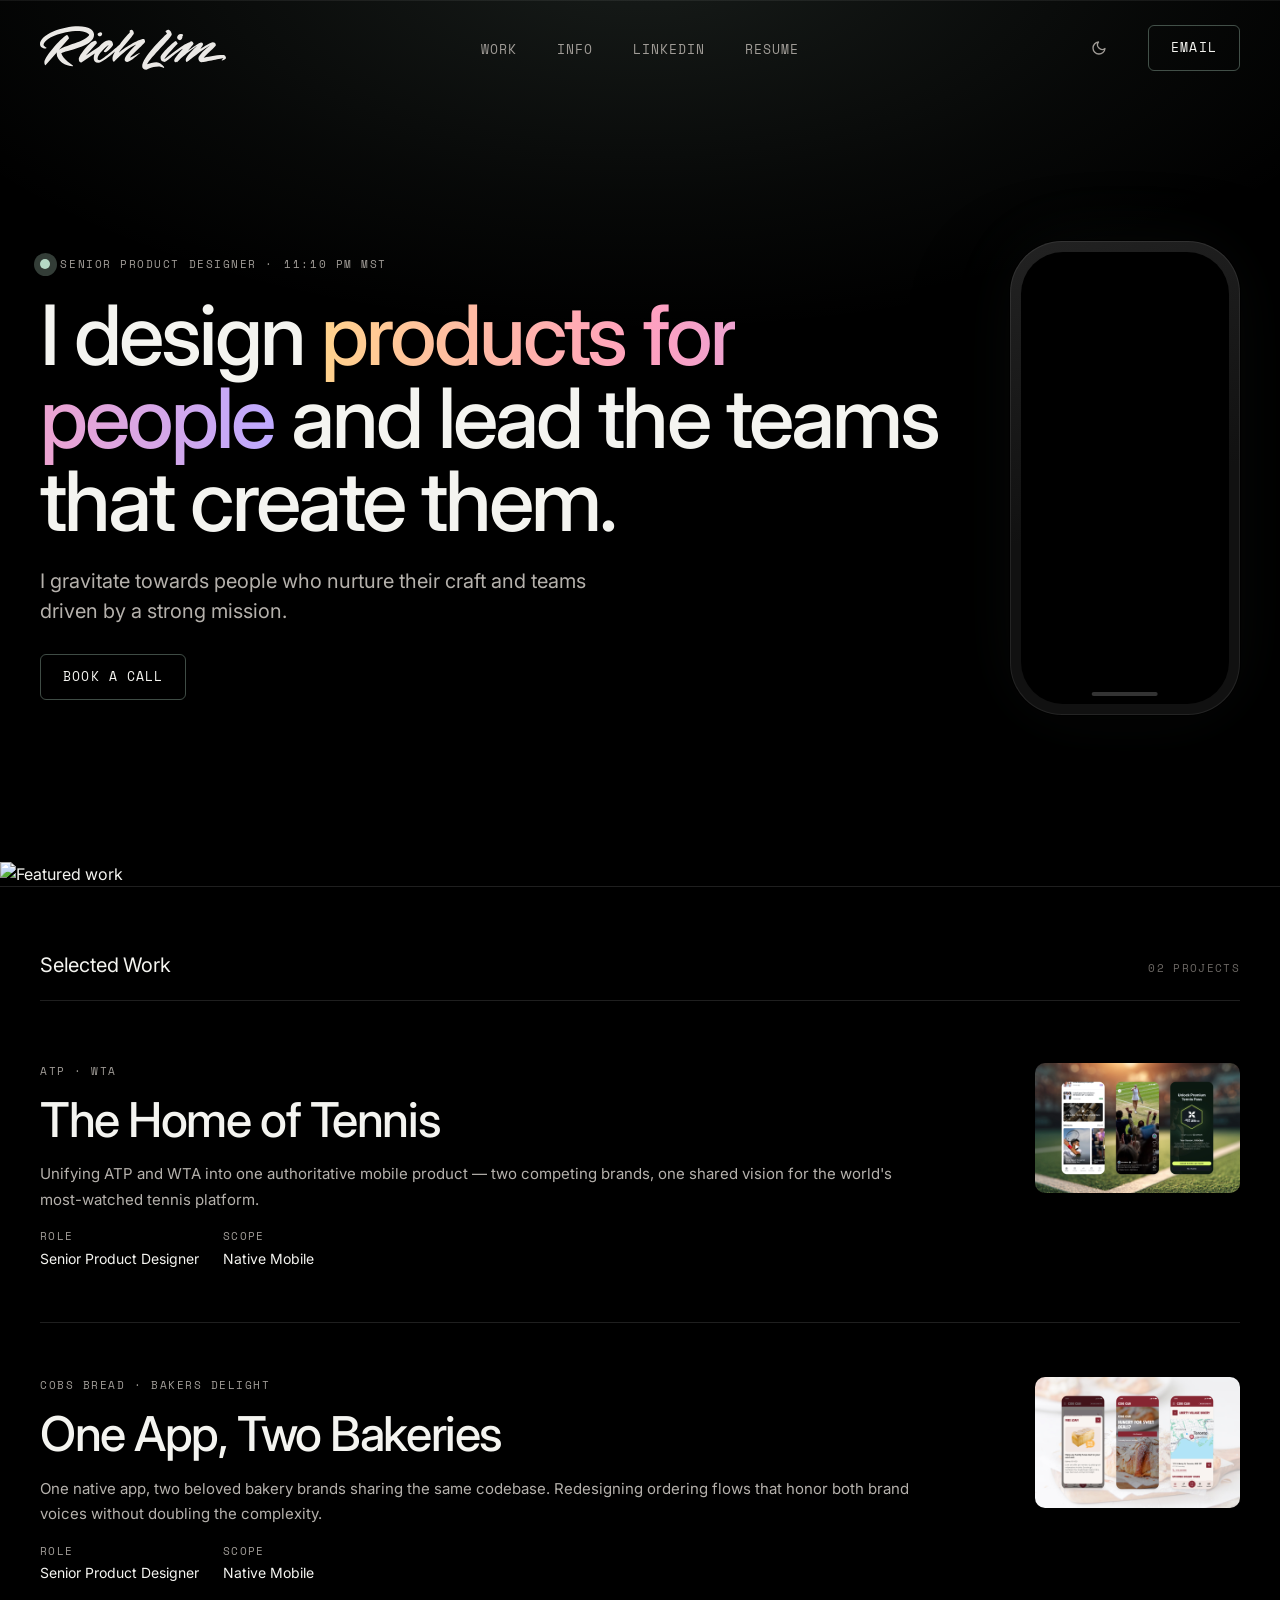
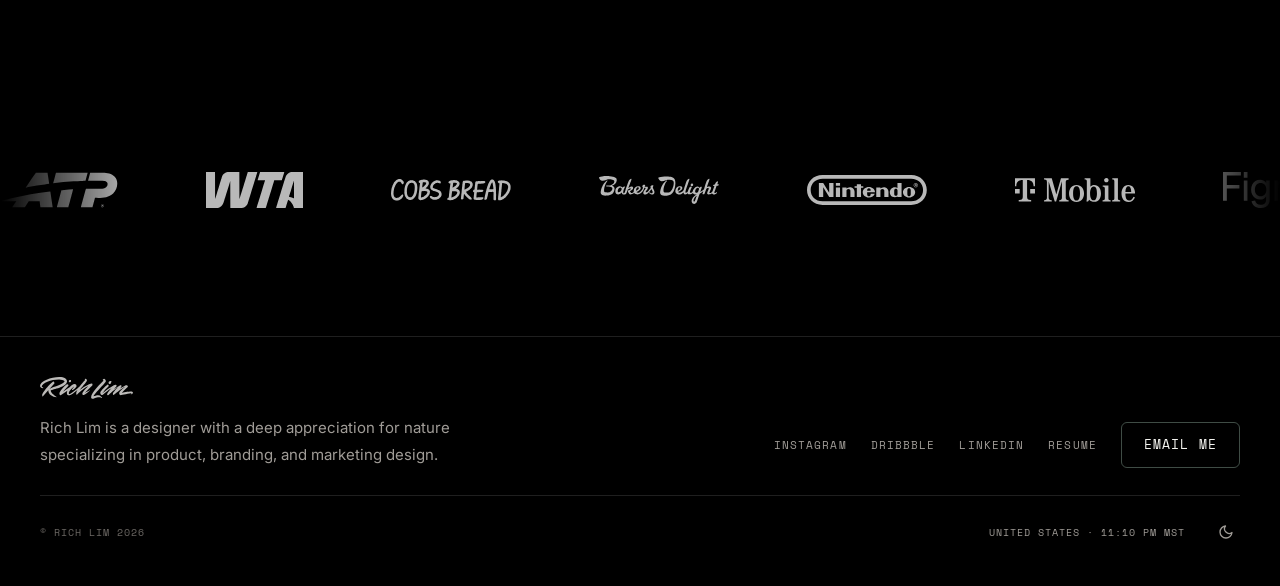
==== commit 68c48f27: "design: light mode, nav/footer layout, and visual polish - Add full light mode theme with beige pale" ====
--- a/index.html
+++ b/index.html
@@ -1,6 +1,8 @@
 <!DOCTYPE html>
 <html lang="en">
 <head>
+  <!-- Theme init: must run before CSS to prevent flash of wrong theme -->
+  <script>if(localStorage.getItem('rl-theme')==='light')document.documentElement.setAttribute('data-theme','light');</script>
   <meta charset="UTF-8" />
   <meta name="viewport" content="width=device-width, initial-scale=1.0" />
   <title>Rich Lim · Senior Product Designer</title>
@@ -454,7 +456,7 @@
       box-shadow:
         inset 0 0 0 1px rgba(255,255,255,0.08),
         0 0 0 1px rgba(0,0,0,0.9),
-        0 40px 100px rgba(0,0,0,0.85),
+        0 40px 100px rgba(0,0,0,0.425),
         0 0 80px rgba(182,218,199,0.05);
     }
 
--- a/shared.css
+++ b/shared.css
@@ -2,6 +2,203 @@
    SHARED.CSS — design-system primitives
    Edit here to update every instance of these components sitewide.
    ═══════════════════════════════════════════════════════════════════════════ */
+
+/* ─── LIGHT THEME TOKENS ─────────────────────────────────────────────────── */
+/* Applied when html[data-theme="light"] is set by the theme toggle.          */
+/* All pages default to dark; this block overrides only when light is active. */
+html[data-theme="light"] {
+  --bg:         #F9F8F5;
+  --surface:    #EFECE7;
+  --border:     #DDD9D2;
+  --border-dim: rgba(0,0,0,0.06);
+  --text:       #1C1C1A;
+  --text-dim:   #6B6560;
+  --text-sub:   #706B67; /* #706B67 on #F9F8F5 ≈ 4.96:1 — WCAG AA ✓ */
+  --accent:     #77C8A3;
+}
+
+/* Remove radial gradient in light mode — page uses uniform beige (#F9F8F5) */
+html[data-theme="light"] body {
+  background-image: none;
+}
+
+/* Nav: light mode matches dark mode — no background, transparent sticky header */
+html[data-theme="light"] .site-header {
+  border-top-color: rgba(0,0,0,0.06);
+}
+
+/* Card inset sheen — flip to a dark tint */
+html[data-theme="light"] .card {
+  box-shadow: inset 0 1px 0 rgba(0,0,0,0.04);
+}
+
+/* Wordmark + footer logo: pure off-white SVG → invert to near-black */
+html[data-theme="light"] .wordmark img,
+html[data-theme="light"] .footer-logo {
+  filter: invert(1);
+}
+
+/* Case study hero logos (bdh-logos.svg, atp-wta-logos.svg) are white-only */
+html[data-theme="light"] .cs-hero-logo {
+  filter: invert(1);
+}
+
+/* ── Contact/prefooter section ──────────────────────────────────────────── */
+/* In dark mode, .contact-section uses var(--bg) for text (= black on cream). */
+/* In light mode var(--bg) becomes near-white, so we hard-lock the section.   */
+html[data-theme="light"] .contact-section {
+  background: #EDE8D9; /* slightly deeper cream to contrast with light page bg */
+}
+html[data-theme="light"] .contact-section .contact-hl,
+html[data-theme="light"] .contact-section .contact-hl em {
+  color: #1C1C1A;
+}
+html[data-theme="light"] .contact-section .email-btn {
+  color: #F9F8F5;
+  background: #1C1C1A;
+  border-color: #1C1C1A;
+}
+html[data-theme="light"] .contact-section .email-btn .arr { color: inherit; }
+html[data-theme="light"] .contact-section .email-btn:hover {
+  background:   transparent !important;
+  color:        #1C1C1A !important;
+  border-color: rgba(0,0,0,0.35) !important;
+}
+html[data-theme="light"] .contact-section .email-btn:hover .arr { color: inherit !important; }
+
+/* Mobile full-screen nav overlay needs explicit bg in light mode (desktop: transparent to blend) */
+@media (max-width: 640px) {
+  html[data-theme="light"] #nav-menu {
+    background: var(--bg);
+  }
+}
+
+/* Hardcoded #b5b1ac body-copy text used on index + info pages — too washed
+   out on light backgrounds; promote to var(--text-dim) for legibility. */
+html[data-theme="light"] .hero-sub,
+html[data-theme="light"] .work-desc,
+html[data-theme="light"] .info-bio-sub,
+html[data-theme="light"] .about-p,
+html[data-theme="light"] .exp-desc {
+  color: var(--text-dim);
+}
+
+/* Ghost button borders: sage at 35% opacity vanishes on light backgrounds.
+   Swap to a darker sage tint so the border stays visible. */
+html[data-theme="light"] .nav-links .nav-cta,
+html[data-theme="light"] .book-call,
+html[data-theme="light"] .email-btn {
+  border-color: #77C8A3;
+}
+
+/* Custom cursor ring (index.html only) — sage ring invisible on light bg */
+html[data-theme="light"] .cursor-ring {
+  border-color: rgba(119, 200, 163, 0.25);
+}
+
+/* Hamburger lines flip to dark */
+html[data-theme="light"] .hamburger-line {
+  background: var(--text);
+}
+
+/* ─── THEME TOGGLE BUTTON ────────────────────────────────────────────────── */
+.theme-toggle {
+  background: none;
+  border: none;
+  cursor: pointer;
+  padding: 0.375rem;
+  display: flex;
+  align-items: center;
+  justify-content: center;
+  color: var(--text-dim);
+  border-radius: 6px;
+  flex-shrink: 0;
+  transition: color 0.2s ease;
+  line-height: 1;
+}
+.theme-toggle svg {
+  transition: transform 0.2s ease;
+}
+.theme-toggle:hover {
+  color: var(--accent);
+  background: transparent;
+}
+.theme-toggle:hover svg {
+  transform: scale(1.2);
+}
+/* Hide sun/moon icon that doesn't match current mode */
+.theme-toggle .icon-sun  { display: none; }
+.theme-toggle .icon-moon { display: block; }
+html[data-theme="light"] .theme-toggle .icon-sun  { display: block; }
+html[data-theme="light"] .theme-toggle .icon-moon { display: none; }
+
+/* Nav-bar toggle is inside .nav-right — gap handles spacing */
+.nav-theme-toggle {
+  margin-left: 0;
+}
+
+/* Footer toggle sits in footer-lower row as a third item;
+   space-between distributes it to the far right naturally. */
+.footer-theme-toggle {
+  flex-shrink: 0;
+}
+
+/* ─── NAV RIGHT GROUP ────────────────────────────────────────────────────── */
+/* Groups theme toggle + email CTA + hamburger on the far right of the nav.   */
+.nav-right {
+  display: flex;
+  align-items: center;
+  gap: 0.5rem;
+  flex-shrink: 0;
+}
+
+/* Email in header (desktop) — hidden on mobile, replaced by overlay version.
+   Uses a.nav-email-desktop (specificity 0,1,1) to beat .nav-cta's border reset (0,1,0). */
+a.nav-email-desktop {
+  color: var(--text);
+  background: transparent;
+  border-color: rgba(182, 218, 199, 0.35);
+  margin-left: 1.667rem;
+}
+html[data-theme="light"] a.nav-email-desktop {
+  border-color: #77C8A3;
+}
+@media (max-width: 640px) {
+  a.nav-email-desktop { display: none; }
+}
+
+/* Email in mobile overlay — hidden on desktop, shown only inside open overlay */
+.nav-email-overlay { display: none; }
+@media (max-width: 640px) {
+  #nav-menu .nav-email-overlay { display: block; }
+}
+
+/* ─── NAV CENTERING (desktop only) ──────────────────────────────────────── */
+/* True viewport-center: absolute within position:relative nav-inner.        */
+/* Logo stays left, nav-right stays right; nav-links floats in the middle.   */
+@media (min-width: 641px) {
+  .nav-inner { position: relative; }
+  .nav-links {
+    position: absolute;
+    left: 50%;
+    top: 50%;
+    transform: translate(-50%, -50%);
+  }
+}
+
+/* ─── TICKER LOGOS — LIGHT MODE ─────────────────────────────────────────── */
+/* Dark mode: brightness(0) invert(1) = white logos.                         */
+/* Light mode: brightness(0) = black logos on beige bg.                      */
+/* Contrast: #000 on #F9F8F5 ≈ 20:1 — WCAG AAA ✓                           */
+html[data-theme="light"] .ticker-slot img {
+  filter: brightness(0);
+  opacity: 0.65;
+}
+
+/* Experience section logos — white in dark mode (set via inline style), black in light mode */
+html[data-theme="light"] .exp-logo {
+  filter: brightness(0);
+}
 
 /* ─── PRIMARY BUTTON BASE ────────────────────────────────────────────────── */
 /* Sizing, typography, and transition shared by all primary buttons. */
@@ -361,6 +558,23 @@
   color: var(--text-dim); /* #a09c97 — 8.2:1 on #000 ✓ */
 }
 
+/* Locale + toggle grouped on the right; gap mirrors header icon-to-email spacing */
+.footer-lower-right {
+  display: flex;
+  align-items: center;
+  gap: 1.667rem;
+}
+
+.footer-locale {
+  white-space: nowrap;
+}
+
+/* index.html inline style overrides .footer-copy to --text-sub; restore with higher specificity */
+html[data-theme="light"] .footer-copy,
+html[data-theme="light"] .footer-locale {
+  color: var(--text-dim); /* #6B6560 on #F9F8F5 = 5.41:1 — WCAG AA ✓ */
+}
+
 @media (max-width: 900px) {
   .footer-upper {
     flex-direction: column;
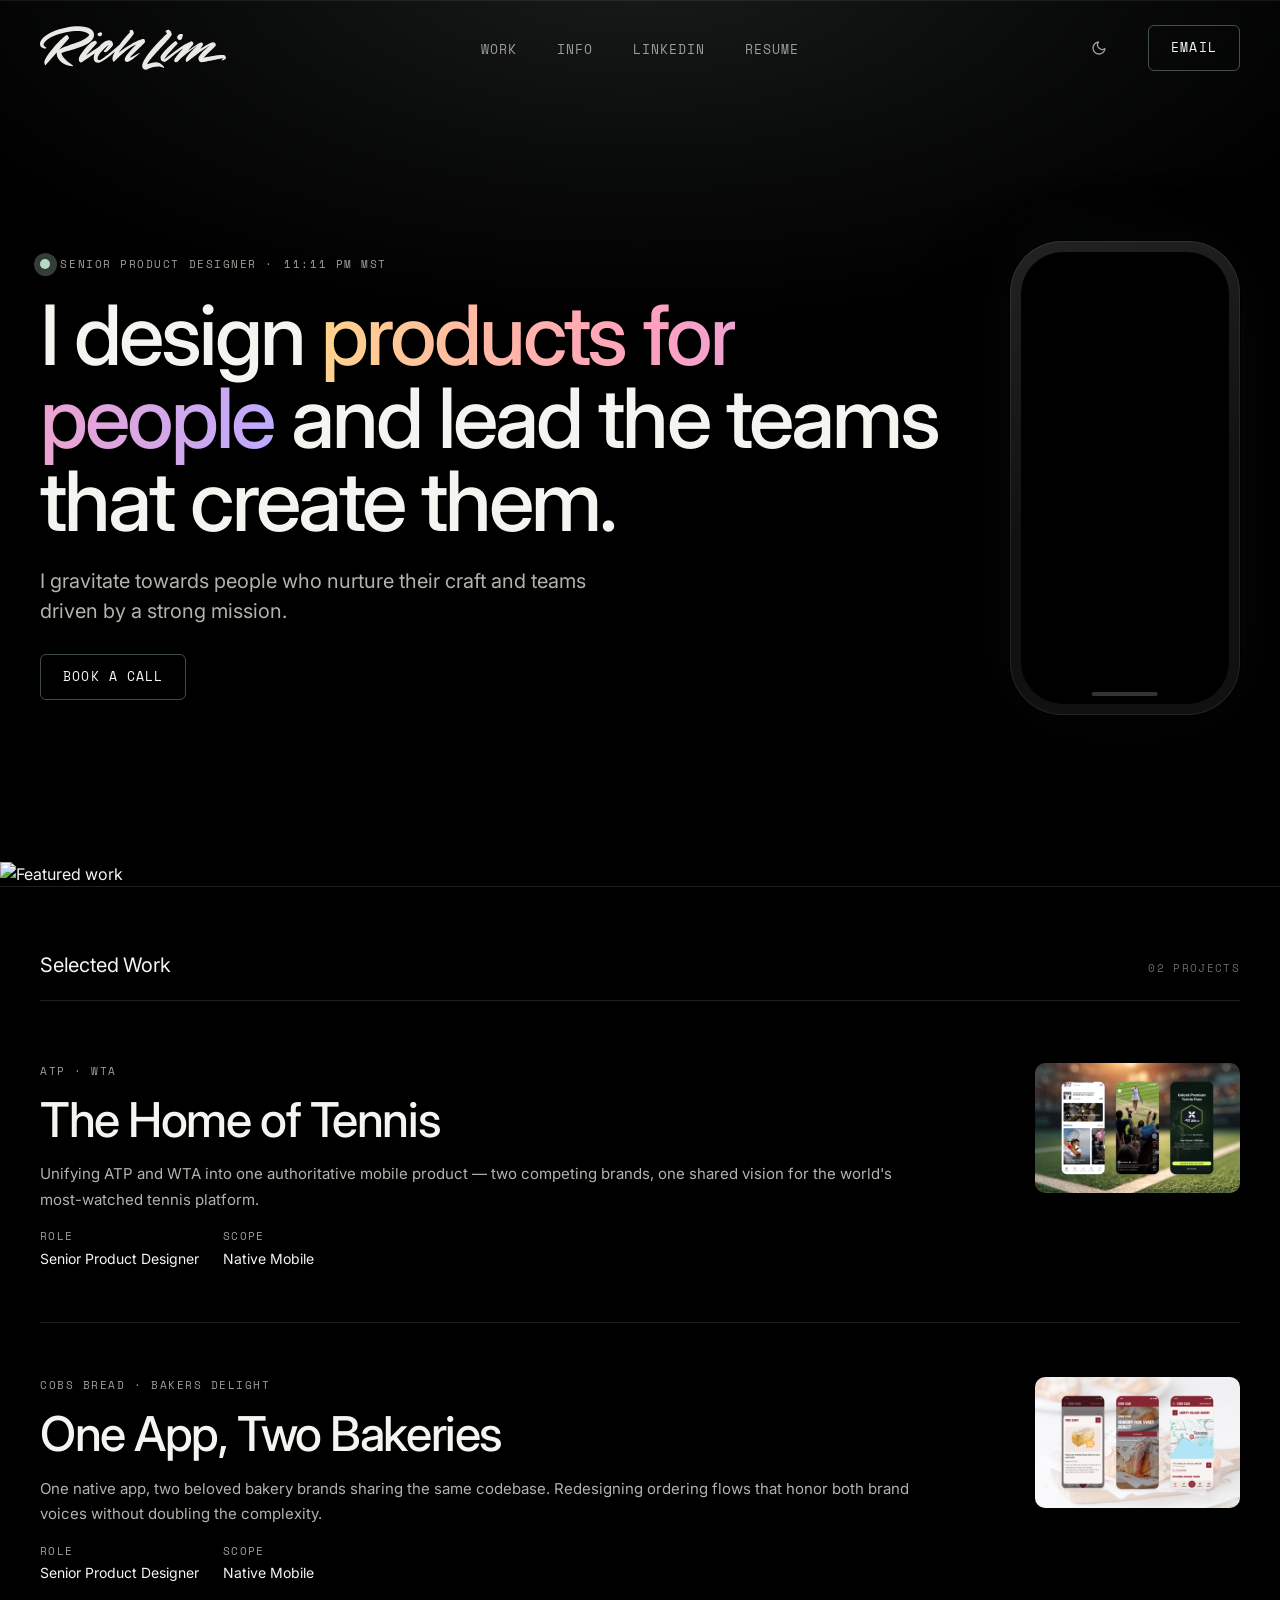
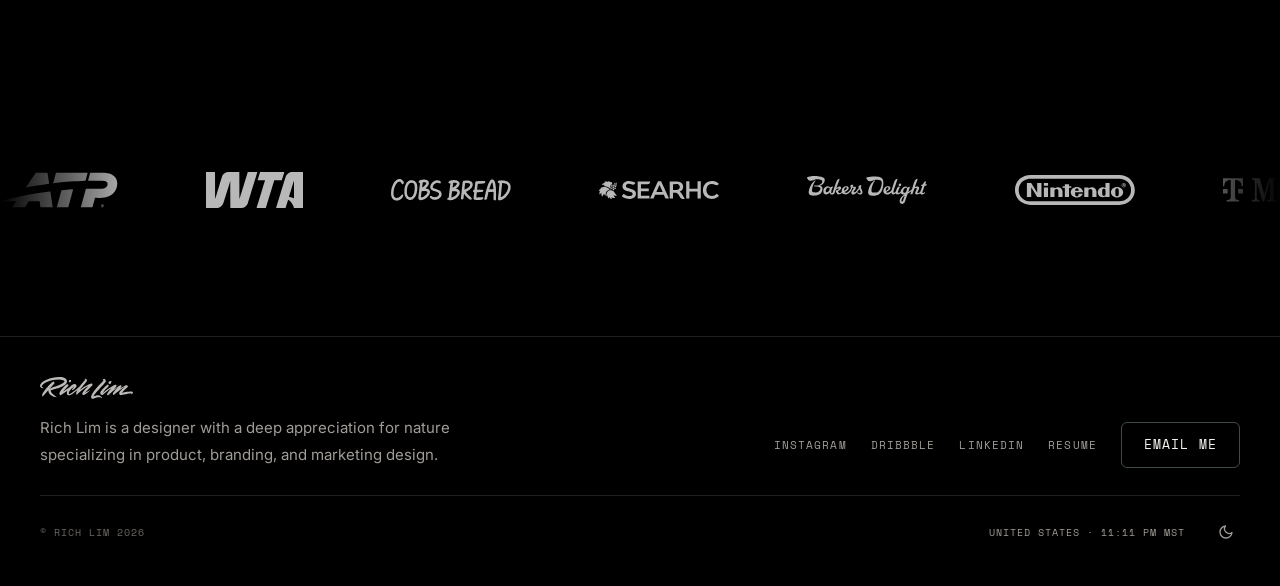
==== commit a21082ab: "feat: carousel order, exp logo links, cursor sitewide, remove tennis ball - Move SEARHC to 4th posit" ====
--- a/index.html
+++ b/index.html
@@ -55,8 +55,8 @@
       position: fixed;
       left: -200px;
       top: -200px;
-      width: 5px;
-      height: 5px;
+      width: 10px;
+      height: 10px;
       background: var(--accent);
       border-radius: 50%;
       pointer-events: none;
@@ -83,8 +83,8 @@
     }
 
     .cursor-dot.is-hover {
-      width: 8px;
-      height: 8px;
+      width: 16px;
+      height: 16px;
       background: var(--text);
     }
 
@@ -920,6 +920,7 @@
           <div class="ticker-slot"><img src="logos/atp.svg" alt="ATP" loading="lazy"></div>
           <div class="ticker-slot"><img src="logos/wta.svg" alt="WTA" loading="lazy"></div>
           <div class="ticker-slot"><img src="logos/cobs.svg" alt="COBS Bread" loading="lazy"></div>
+          <div class="ticker-slot"><img src="logos/searhc-logo.svg" alt="SEARHC" loading="lazy"></div>
           <div class="ticker-slot"><img src="logos/bakers-delight.svg" alt="Bakers Delight" loading="lazy"></div>
           <div class="ticker-slot"><img src="logos/nintendo.svg" alt="Nintendo" loading="lazy"></div>
           <div class="ticker-slot"><img src="logos/t-mobile.svg" alt="T-Mobile" loading="lazy"></div>
@@ -930,6 +931,7 @@
           <div class="ticker-slot"><img src="logos/atp.svg" alt="" loading="lazy"></div>
           <div class="ticker-slot"><img src="logos/wta.svg" alt="" loading="lazy"></div>
           <div class="ticker-slot"><img src="logos/cobs.svg" alt="" loading="lazy"></div>
+          <div class="ticker-slot"><img src="logos/searhc-logo.svg" alt="" loading="lazy"></div>
           <div class="ticker-slot"><img src="logos/bakers-delight.svg" alt="" loading="lazy"></div>
           <div class="ticker-slot"><img src="logos/nintendo.svg" alt="" loading="lazy"></div>
           <div class="ticker-slot"><img src="logos/t-mobile.svg" alt="" loading="lazy"></div>
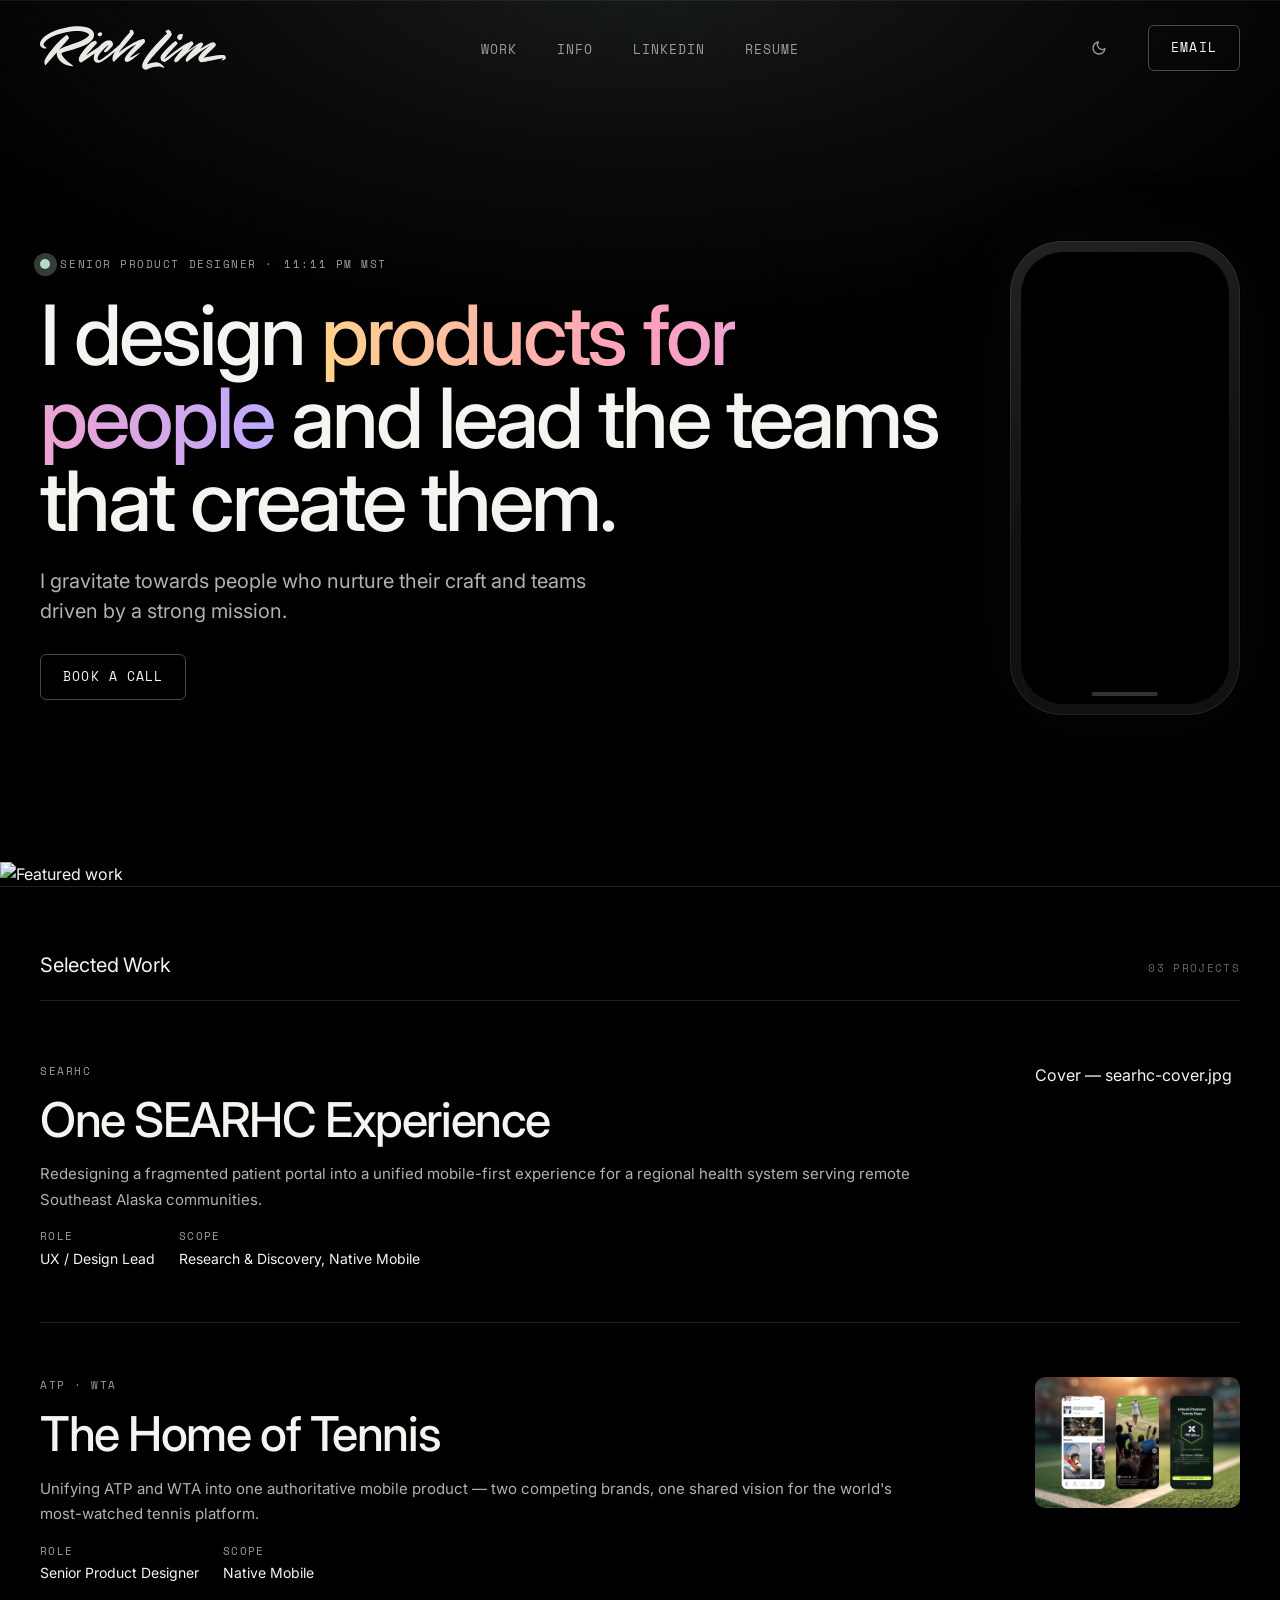
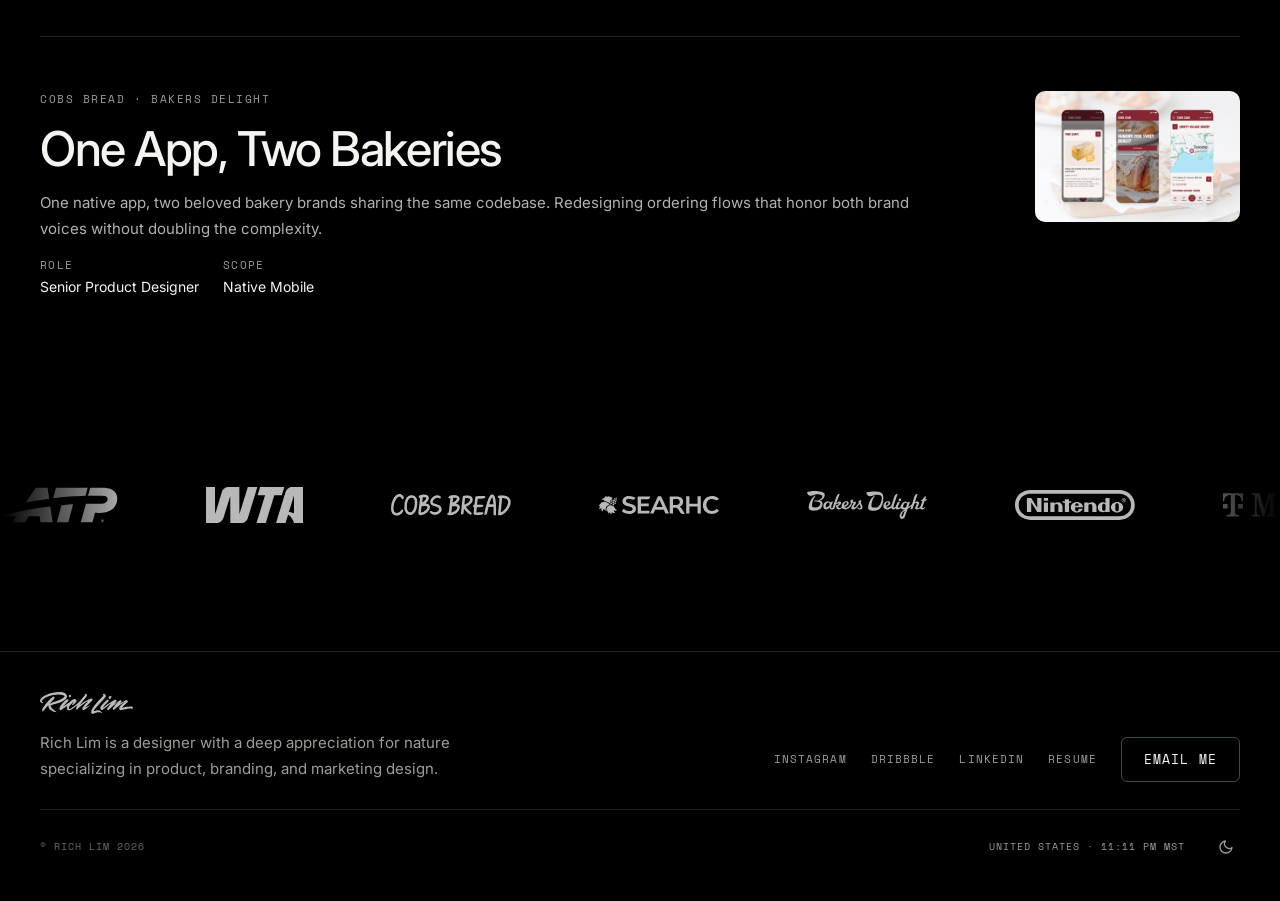
==== commit 55690960: "feat: add SEARHC to work grid as first project, reorder to SEARHC → Tennis → COBS Co-Authored-By: Cl" ====
--- a/index.html
+++ b/index.html
@@ -858,16 +858,40 @@
       <div class="wrap">
         <div class="work-section-header">
           <h2 class="work-section-label" id="work-heading">Selected Work</h2>
-          <span class="work-section-count" aria-hidden="true">02 Projects</span>
+          <span class="work-section-count" aria-hidden="true">03 Projects</span>
         </div>
 
         <div class="work-list">
 
           <article class="work-item work-item--linked fade" aria-labelledby="work-title-1">
-            <a href="/tennis" class="work-link" aria-labelledby="work-title-1" aria-label="View The Home of Tennis case study"></a>
+            <a href="/searhc" class="work-link" aria-labelledby="work-title-1" aria-label="View One SEARHC Experience case study"></a>
+            <div class="work-body">
+              <span class="work-client">SEARHC</span>
+              <h3 class="work-title" id="work-title-1">One <em>SEARHC</em> Experience</h3>
+              <p class="work-desc">Redesigning a fragmented patient portal into a unified mobile-first experience for a regional health system serving remote Southeast Alaska communities.</p>
+              <dl class="card-meta">
+                <div class="card-meta-item">
+                  <dt class="card-meta-lbl">Role</dt>
+                  <dd class="card-meta-val">UX / Design Lead</dd>
+                </div>
+                <div class="card-meta-item">
+                  <dt class="card-meta-lbl">Scope</dt>
+                  <dd class="card-meta-val">Research &amp; Discovery, Native Mobile</dd>
+                </div>
+              </dl>
+            </div>
+            <div class="work-aside">
+              <div class="work-cover placeholder" style="aspect-ratio: 4 / 3;">
+                <span class="placeholder-lbl" aria-hidden="true">Cover — searhc-cover.jpg</span>
+              </div>
+            </div>
+          </article>
+
+          <article class="work-item work-item--linked fade" aria-labelledby="work-title-2">
+            <a href="/tennis" class="work-link" aria-labelledby="work-title-2" aria-label="View The Home of Tennis case study"></a>
             <div class="work-body">
               <span class="work-client">ATP · WTA</span>
-              <h3 class="work-title" id="work-title-1">The <em>Home</em> of Tennis</h3>
+              <h3 class="work-title" id="work-title-2">The <em>Home</em> of Tennis</h3>
               <p class="work-desc">Unifying ATP and WTA into one authoritative mobile product — two competing brands, one shared vision for the world's most-watched tennis platform.</p>
               <dl class="card-meta">
                 <div class="card-meta-item">
@@ -885,11 +909,11 @@
             </div>
           </article>
 
-          <article class="work-item work-item--linked fade" aria-labelledby="work-title-2">
-            <a href="/cobs-bread" class="work-link" aria-hidden="true" tabindex="-1"></a>
+          <article class="work-item work-item--linked fade" aria-labelledby="work-title-3">
+            <a href="/cobs-bread" class="work-link" aria-labelledby="work-title-3" aria-label="View One App, Two Bakeries case study"></a>
             <div class="work-body">
               <span class="work-client">COBS Bread · Bakers Delight</span>
-              <h3 class="work-title" id="work-title-2"><a href="/cobs-bread">One App, <em>Two</em> Bakeries</a></h3>
+              <h3 class="work-title" id="work-title-3">One App, <em>Two</em> Bakeries</h3>
               <p class="work-desc">One native app, two beloved bakery brands sharing the same codebase. Redesigning ordering flows that honor both brand voices without doubling the complexity.</p>
               <dl class="card-meta">
                 <div class="card-meta-item">
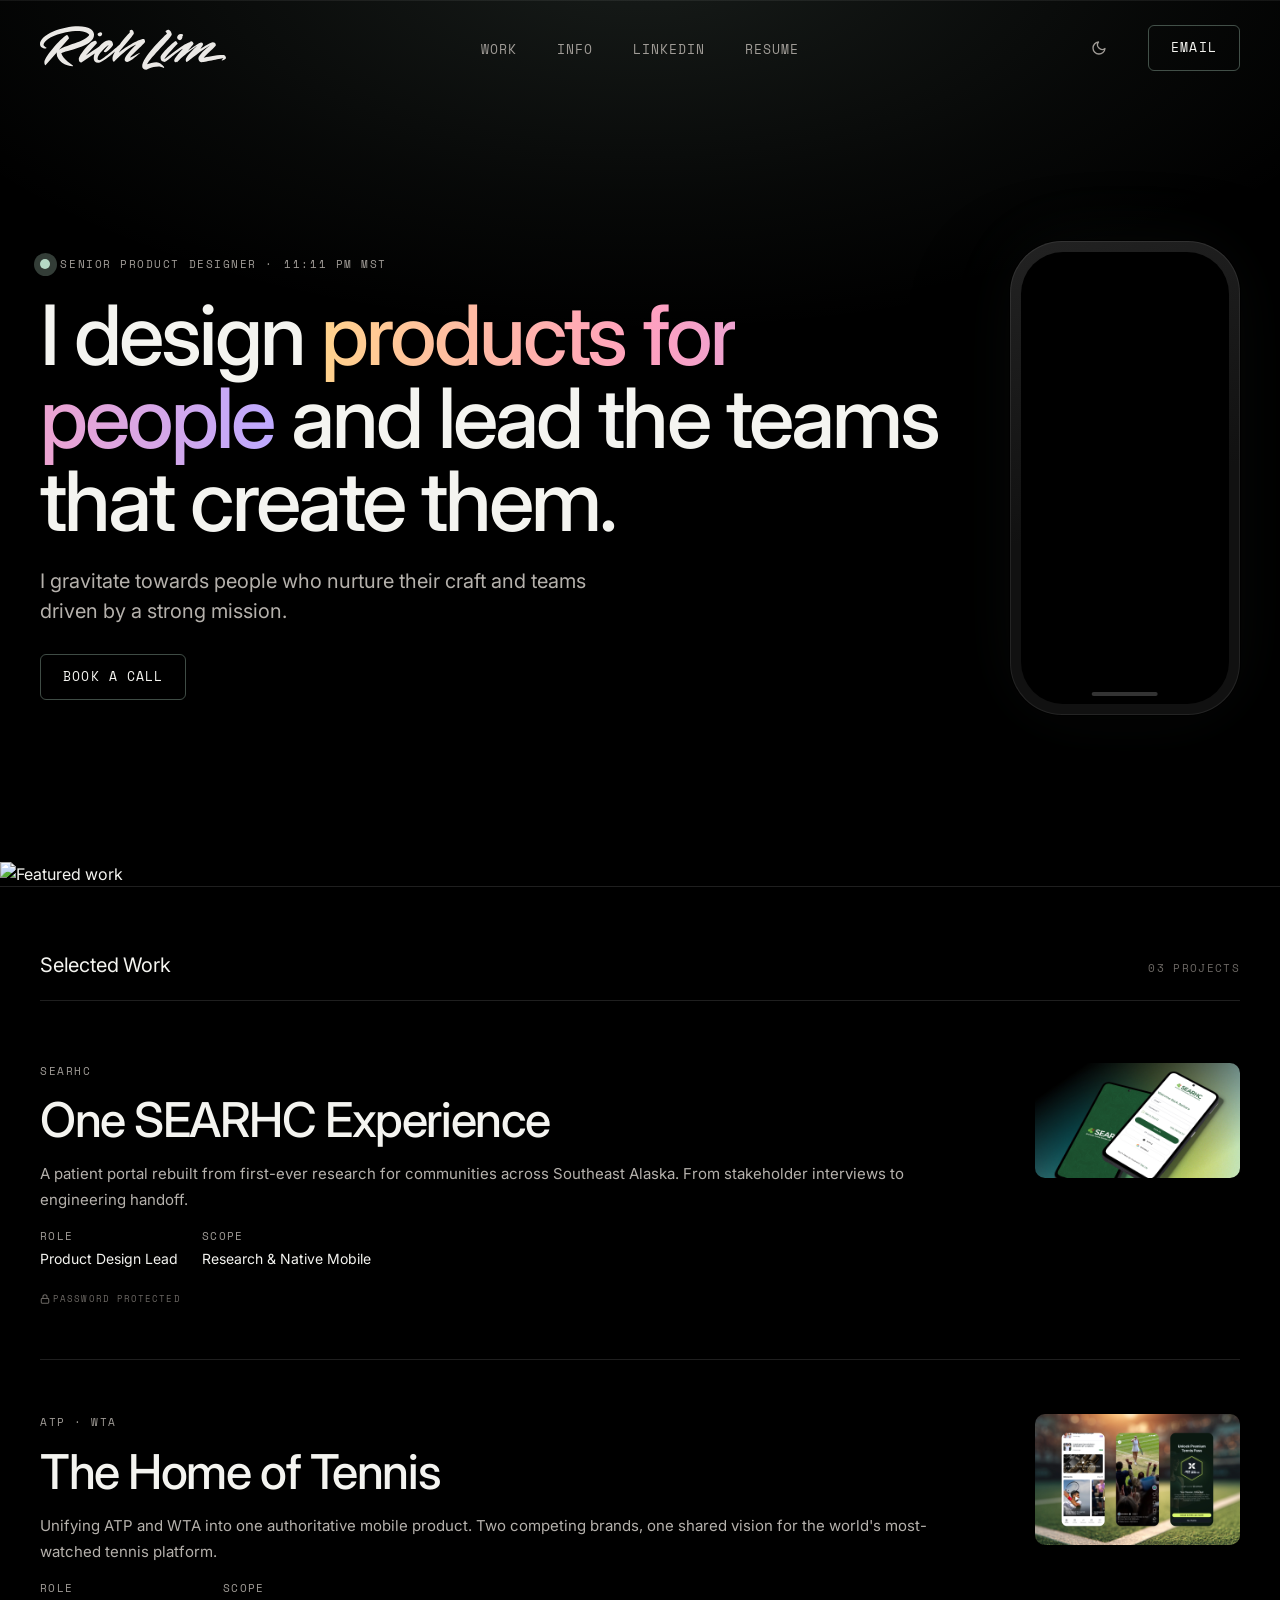
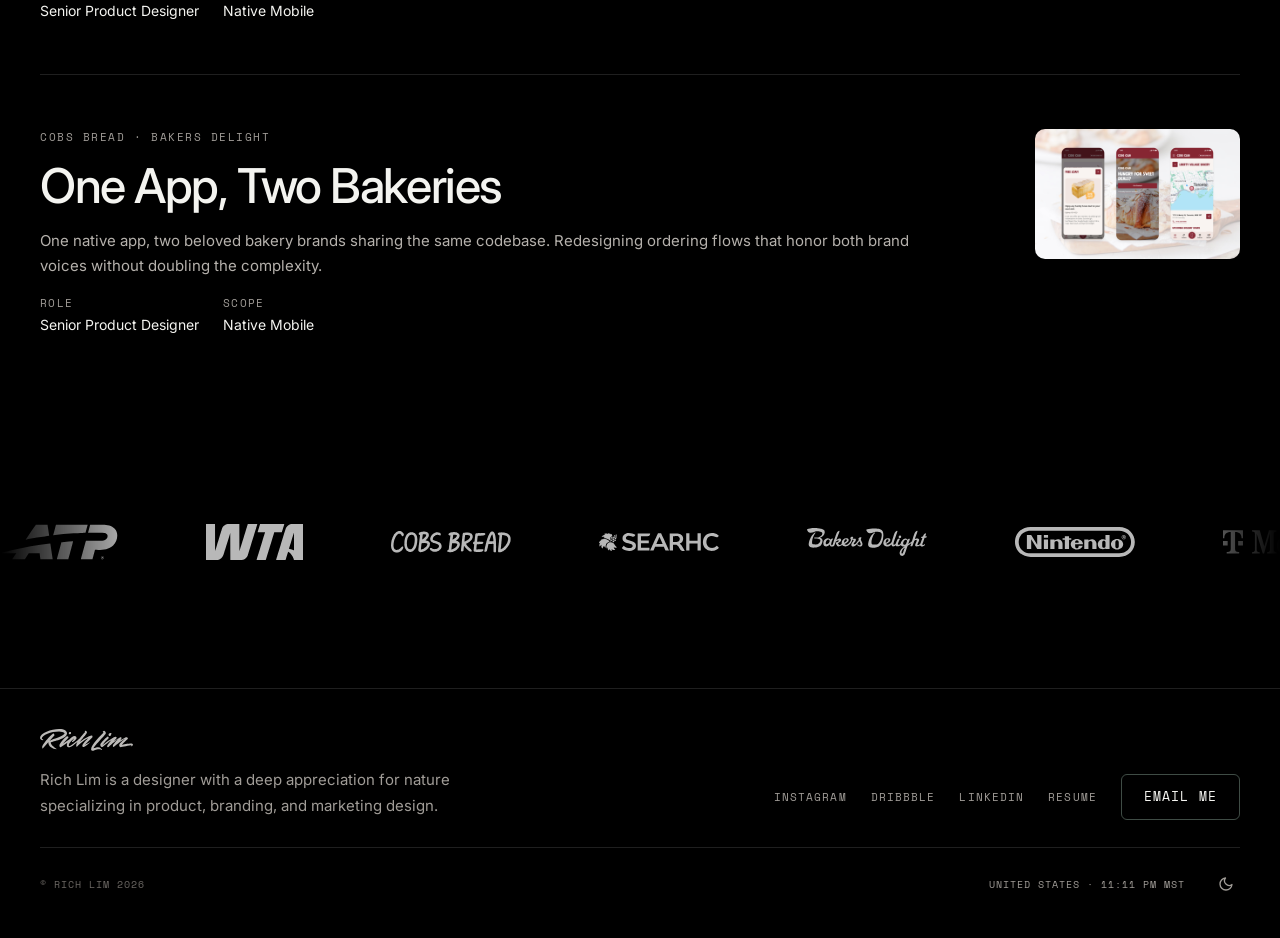
==== commit 4dfc7552: "Add SEARHC password gate, RV experience entry, and site updates - Password-protected SEARHC case stu" ====
--- a/index.html
+++ b/index.html
@@ -500,19 +500,20 @@
       object-fit: cover;
       object-position: top center;
       opacity: 0;
-      animation: phone-cycle 2.5s linear infinite both;
+      animation: phone-cycle 3s linear infinite both;
     }
     .phone-screen img:nth-of-type(1) { animation-delay: 0s; }
     .phone-screen img:nth-of-type(2) { animation-delay: 0.5s; }
     .phone-screen img:nth-of-type(3) { animation-delay: 1s; }
     .phone-screen img:nth-of-type(4) { animation-delay: 1.5s; }
     .phone-screen img:nth-of-type(5) { animation-delay: 2s; }
+    .phone-screen img:nth-of-type(6) { animation-delay: 2.5s; }
 
     @keyframes phone-cycle {
       0%    { opacity: 0; }
       0.5%  { opacity: 1; }
-      20%   { opacity: 1; }
-      20.5% { opacity: 0; }
+      16.7% { opacity: 1; }
+      17.2% { opacity: 0; }
       100%  { opacity: 0; }
     }
 
@@ -625,6 +626,14 @@
       letter-spacing: 0.14em;
       text-transform: uppercase;
       color: var(--text-dim);
+    }
+
+    .work-protected {
+      display: inline-flex; align-items: center; gap: 0.35em;
+      font-family: var(--mono); font-size: 0.5625rem;
+      letter-spacing: 0.12em; text-transform: uppercase;
+      color: var(--text-sub);
+      margin-top: 0.5rem;
     }
 
     .work-title {
@@ -839,6 +848,7 @@
                 <img src="/03.jpg" alt="" />
                 <img src="/04.jpg" alt="" />
                 <img src="/05.jpg" alt="" />
+                <img src="/06.jpg" alt="" />
                 <div class="phone-notch"></div>
                 <div class="phone-home-bar"></div>
               </div>
@@ -867,23 +877,25 @@
             <a href="/searhc" class="work-link" aria-labelledby="work-title-1" aria-label="View One SEARHC Experience case study"></a>
             <div class="work-body">
               <span class="work-client">SEARHC</span>
-              <h3 class="work-title" id="work-title-1">One <em>SEARHC</em> Experience</h3>
-              <p class="work-desc">Redesigning a fragmented patient portal into a unified mobile-first experience for a regional health system serving remote Southeast Alaska communities.</p>
+              <h3 class="work-title" id="work-title-1">One SEARHC <em>Experience</em></h3>
+              <p class="work-desc">A patient portal rebuilt from first-ever research for communities across Southeast Alaska. From stakeholder interviews to engineering handoff.</p>
               <dl class="card-meta">
                 <div class="card-meta-item">
                   <dt class="card-meta-lbl">Role</dt>
-                  <dd class="card-meta-val">UX / Design Lead</dd>
+                  <dd class="card-meta-val">Product Design Lead</dd>
                 </div>
                 <div class="card-meta-item">
                   <dt class="card-meta-lbl">Scope</dt>
-                  <dd class="card-meta-val">Research &amp; Discovery, Native Mobile</dd>
+                  <dd class="card-meta-val">Research &amp; Native Mobile</dd>
                 </div>
               </dl>
+              <p class="work-protected" aria-label="Password protected">
+                <svg width="10" height="10" viewBox="0 0 24 24" fill="none" stroke="currentColor" stroke-width="2.5" stroke-linecap="round" stroke-linejoin="round" aria-hidden="true"><rect x="3" y="11" width="18" height="11" rx="2" ry="2"/><path d="M7 11V7a5 5 0 0 1 10 0v4"/></svg>
+                Password Protected
+              </p>
             </div>
             <div class="work-aside">
-              <div class="work-cover placeholder" style="aspect-ratio: 4 / 3;">
-                <span class="placeholder-lbl" aria-hidden="true">Cover — searhc-cover.jpg</span>
-              </div>
+              <img class="work-cover" src="searhc-hero-f215e446.jpg" alt="One SEARHC Experience, MySEARHC patient portal redesign" loading="lazy" />
             </div>
           </article>
 
@@ -892,7 +904,7 @@
             <div class="work-body">
               <span class="work-client">ATP · WTA</span>
               <h3 class="work-title" id="work-title-2">The <em>Home</em> of Tennis</h3>
-              <p class="work-desc">Unifying ATP and WTA into one authoritative mobile product — two competing brands, one shared vision for the world's most-watched tennis platform.</p>
+              <p class="work-desc">Unifying ATP and WTA into one authoritative mobile product. Two competing brands, one shared vision for the world's most-watched tennis platform.</p>
               <dl class="card-meta">
                 <div class="card-meta-item">
                   <dt class="card-meta-lbl">Role</dt>
@@ -905,7 +917,7 @@
               </dl>
             </div>
             <div class="work-aside">
-              <img class="work-cover" src="atp-wta-cover.jpg" alt="The Home of Tennis — ATP &amp; WTA" loading="lazy" />
+              <img class="work-cover" src="atp-wta-cover.jpg" alt="The Home of Tennis, ATP &amp; WTA" loading="lazy" />
             </div>
           </article>
 
@@ -927,7 +939,7 @@
               </dl>
             </div>
             <div class="work-aside">
-              <img class="work-cover" src="bdh-cover.jpg" alt="One App, Two Bakeries — COBS Bread &amp; Bakers Delight" loading="lazy" />
+              <img class="work-cover" src="bdh-cover.jpg" alt="One App, Two Bakeries, COBS Bread &amp; Bakers Delight" loading="lazy" />
             </div>
           </article>
 
